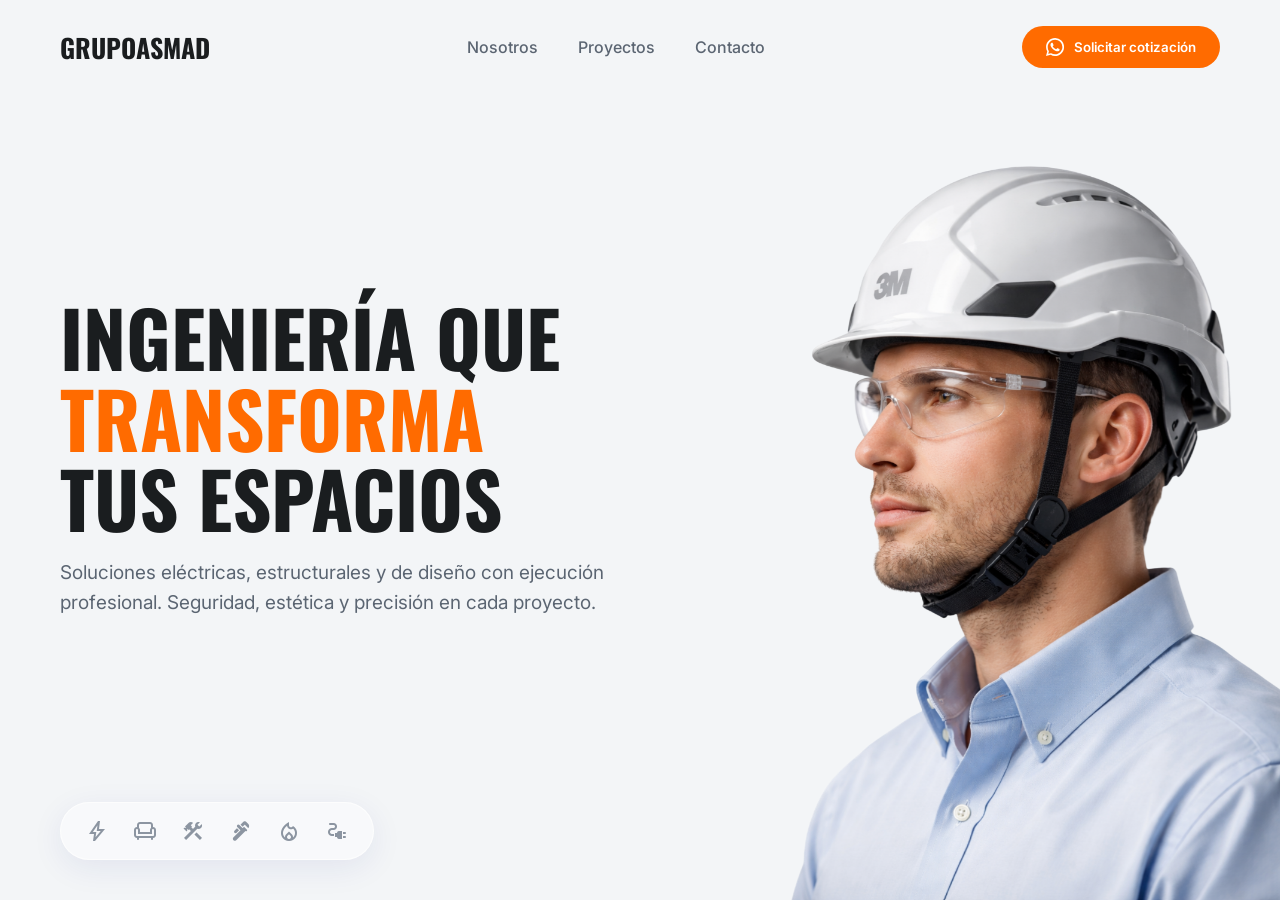
==== index.html @ 00f07e12 "mejoras" ====
<!DOCTYPE html>
<html lang="es">

<head>
  <meta charset="UTF-8" />
  <meta name="viewport" content="width=device-width, initial-scale=1.0" />
  <title>Grupo Asmad</title>
  <link
    href="https://fonts.googleapis.com/css2?family=Oswald:wght@400;600;700&family=Inter:wght@300;400;500&family=Material+Symbols+Outlined"
    rel="stylesheet">
  <link rel="stylesheet" href="css/style.css">
</head>

<body>

  <nav role="navigation" aria-label="Menú principal">
    <div class="logo" id="logo" style="cursor: pointer;" tabindex="0" role="button" aria-label="Volver al inicio">GRUPOASMAD</div>

    <div class="links">
      <a href="#">Nosotros</a>
      <a href="#">Proyectos</a>
      <a href="#">Contacto</a>
    </div>

    <div class="nav-cta">
      <button type="button" aria-label="Solicitar cotización por WhatsApp">
        <!-- WhatsApp SVG CORRECTO -->
        <svg viewBox="0 0 24 24">
          <path
            d="M20.52 3.48A11.8 11.8 0 0012.06 0C5.43 0 .06 5.37.06 12c0 2.12.55 4.2 1.6 6.04L0 24l6.13-1.6A11.93 11.93 0 0012.06 24c6.63 0 12-5.37 12-12 0-3.2-1.25-6.2-3.54-8.52zM12.06 21.8c-1.8 0-3.57-.48-5.1-1.38l-.36-.21-3.64.95.97-3.55-.23-.37A9.78 9.78 0 012.3 12c0-5.39 4.37-9.76 9.76-9.76 2.6 0 5.05 1.01 6.9 2.86A9.7 9.7 0 0121.82 12c0 5.39-4.37 9.8-9.76 9.8zm5.44-7.32c-.3-.15-1.76-.87-2.03-.97-.27-.1-.47-.15-.67.15s-.77.97-.94 1.17c-.17.2-.34.22-.64.07-.3-.15-1.27-.47-2.42-1.5-.9-.8-1.5-1.8-1.67-2.1-.17-.3-.02-.47.13-.62.13-.13.3-.34.45-.5.15-.17.2-.3.3-.5.1-.2.05-.37-.02-.52-.07-.15-.67-1.62-.92-2.22-.24-.58-.49-.5-.67-.5h-.57c-.2 0-.52.07-.8.37-.27.3-1.05 1.02-1.05 2.5 0 1.47 1.08 2.9 1.23 3.1.15.2 2.13 3.25 5.17 4.55.72.3 1.28.48 1.72.62.72.23 1.37.2 1.88.12.57-.08 1.76-.72 2.01-1.42.25-.7.25-1.3.17-1.42-.08-.12-.27-.2-.57-.35z" />
        </svg>
        <span id="cta-text">Solicitar cotización</span>
      </button>
    </div>
  </nav>

  <section class="hero" aria-label="Sección principal">
    <!-- Icono de fondo -->
    <div id="bg-icon" class="material-symbols-outlined" aria-hidden="true"></div>

    <div class="left">
      <div class="content" id="hero-content" aria-live="polite">
        <h1>INGENIERÍA QUE <br><span>TRANSFORMA</span><br> TUS ESPACIOS</h1>
        <p>Soluciones eléctricas, estructurales y de diseño con ejecución profesional. Seguridad, estética y precisión
          en cada proyecto.</p>
      </div>
    </div>

    <div class="right">
      <img src="img/ingeniero-blanco.png" alt="Ingeniero" />
    </div>

    <div class="services-bar" role="group" aria-label="Servicios">
      <div class="service" role="button" tabindex="0" aria-label="Servicio: Instalaciones eléctricas"><span class="material-symbols-outlined" aria-hidden="true">bolt</span><span class="text">Instalaciones
          eléctricas</span></div>
      <div class="service" role="button" tabindex="0" aria-label="Servicio: Muebles de melamina"><span class="material-symbols-outlined" aria-hidden="true">chair</span><span class="text">Muebles de
          melamina</span></div>
      <div class="service" role="button" tabindex="0" aria-label="Servicio: Estructuras metálicas"><span class="material-symbols-outlined" aria-hidden="true">construction</span><span class="text">Estructuras
          metálicas</span></div>
      <div class="service" role="button" tabindex="0" aria-label="Servicio: Instalaciones sanitarias"><span class="material-symbols-outlined" aria-hidden="true">plumbing</span><span class="text">Instalaciones
          sanitarias</span></div>
      <div class="service" role="button" tabindex="0" aria-label="Servicio: Sistemas contra incendio"><span class="material-symbols-outlined" aria-hidden="true">local_fire_department</span><span
          class="text">Sistemas contra incendio</span></div>
      <div class="service" role="button" tabindex="0" aria-label="Servicio: Pozos a tierra"><span class="material-symbols-outlined" aria-hidden="true">electrical_services</span><span class="text">Pozos a
          tierra</span></div>
    </div>

  </section>

  <div id="full-details" class="full-details-screen" aria-modal="true" role="dialog" aria-hidden="true" aria-label="Detalles del servicio">
    <div class="details-container-grid">

      <div class="details-column-text">
        <button type="button" id="close-full-details" class="btn-back" aria-label="Cerrar detalles">
          <span class="material-symbols-outlined" aria-hidden="true">arrow_back</span> Volver
        </button>
        <div id="full-details-text" aria-live="polite">
        </div>
      </div>

      <div class="details-column-gallery">
        <div class="carousel-container" aria-roledescription="carousel" aria-label="Galería de imágenes del proyecto">
          <div id="carousel-track" class="carousel-track" aria-live="polite"></div>

          <button type="button" class="carousel-btn prev" id="carousel-prev" aria-label="Imagen anterior"><span
              class="material-symbols-outlined" aria-hidden="true">chevron_left</span></button>
          <button type="button" class="carousel-btn next" id="carousel-next" aria-label="Siguiente imagen"><span
              class="material-symbols-outlined" aria-hidden="true">chevron_right</span></button>
          <div id="carousel-dots" class="carousel-dots" role="tablist" aria-label="Navegación del carrusel"></div>
        </div>
      </div>

    </div>
  </div>

  <script src="js/main.js"></script>
</body>

</html>
---- css/style.css ----
/* =========================================
   1. VARIABLES & THEMING
   ========================================= */
:root {
  --primary-color: #FF6B00;
  --bg-gradient: linear-gradient(135deg, #f3f5f7 0%, #f3f5f7 100%);
  --text-main: #1A1D1F;
  --text-muted: #5B6572;
}

/* =========================================
   2. RESET & BASE STYLES
   ========================================= */
* {
  margin: 0;
  padding: 0;
  box-sizing: border-box;
}

body {
  font-family: 'Inter', sans-serif;
  color: var(--text-main);
  min-height: 100vh;
  overflow-x: hidden;
  overflow-y: hidden;
  display: flex;
  flex-direction: column;
  background: var(--bg-gradient);
  transition: background 0.8s ease;
}

/* =========================================
   3. TYPOGRAPHY
   ========================================= */
h1,
.logo {
  font-family: 'Oswald', sans-serif;
  text-transform: uppercase;
}

h1 {
  font-size: clamp(46px, 6vw, 86px);
  line-height: 1.05;
  margin-bottom: 20px;
}

h1 span {
  color: var(--primary-color);
  transition: color 0.4s ease;
}

p {
  font-size: 19px;
  color: var(--text-muted);
  max-width: 580px;
  line-height: 1.6;
}

/* =========================================
   4. LAYOUT & STRUCTURE
   ========================================= */
/* --- NAVIGATION --- */
nav {
  display: flex;
  justify-content: space-between;
  align-items: center;
  padding: 26px 60px;
  position: relative;
  z-index: 20;
  animation: fadeUpLoad 1s cubic-bezier(0.25, 0.8, 0.25, 1) forwards;
  will-change: transform, opacity;
}

.logo {
  font-size: 26px;
  font-weight: 700;
  outline: none;
}

.links {
  display: flex;
  gap: 40px;
}

.links a {
  color: var(--text-muted);
  text-decoration: none;
  font-weight: 500;
  transition: color 0.3s ease;
}

.links a:hover {
  color: var(--primary-color);
}

.nav-cta button {
  display: flex;
  align-items: center;
  gap: 10px;
  padding: 12px 24px;
  border: none;
  border-radius: 40px;
  background: var(--primary-color);
  color: #fff;
  font-weight: 600;
  font-family: 'Inter', sans-serif;
  cursor: pointer;
  transition: background 0.4s ease;
}

.nav-cta svg {
  width: 18px;
  height: 18px;
  fill: white;
}

/* --- HERO SECTION --- */
.hero {
  flex-grow: 1;
  display: flex;
  padding: 0 60px;
  position: relative;
  align-items: center;
  transition: transform 0.6s cubic-bezier(0.25, 0.8, 0.25, 1), opacity 0.4s ease;
  width: 100%;
  will-change: transform, opacity;
  transform: translateZ(0);
}

.hero.slide-out {
  transform: translateX(-100vw);
  opacity: 0;
  pointer-events: none;
}

.left {
  width: 60%;
  z-index: 2;
  padding-bottom: 80px;
  min-height: 400px;
  opacity: 0;
  animation: fadeUpLoad 1s cubic-bezier(0.25, 0.8, 0.25, 1) 0.2s forwards;
  will-change: transform, opacity;
}

.content {
  width: 100%;
}

.right {
  position: absolute;
  right: 0;
  bottom: 0;
  height: 100%;
  z-index: 1;
  display: flex;
  align-items: flex-end;
}

.right img {
  height: 85vh;
  max-height: 900px;
  display: block;
  object-fit: contain;
  object-position: bottom right;
  opacity: 0;
  animation: fadeLeftLoad 1.2s cubic-bezier(0.25, 0.8, 0.25, 1) 0.4s forwards;
  will-change: transform, opacity;
}

#bg-icon {
  position: absolute;
  top: 50%;
  left: 55%;
  transform: translate(-50%, -50%);
  font-size: 50vw;
  color: var(--primary-color);
  opacity: 0;
  z-index: 0;
  pointer-events: none;
  transition: opacity 0.6s ease, color 0.6s ease;
  line-height: 0;
  user-select: none;
}

#bg-icon.show {
  opacity: 0.08;
}

/* =========================================
   5. COMPONENTS
   ========================================= */
/* --- SERVICES BAR --- */
.services-bar {
  position: absolute;
  bottom: 40px;
  left: 60px;
  display: flex;
  background: rgba(255, 255, 255, 0.45);
  backdrop-filter: blur(16px);
  -webkit-backdrop-filter: blur(16px);
  border: 1px solid rgba(255, 255, 255, 0.6);
  box-shadow: 0 8px 32px rgba(31, 38, 135, 0.08);
  padding: 8px 12px;
  border-radius: 50px;
  z-index: 10;
  opacity: 0;
  animation: fadeUpLoad 1s cubic-bezier(0.25, 0.8, 0.25, 1) 0.6s forwards;
  will-change: transform, opacity;
}

.service {
  display: flex;
  align-items: center;
  gap: 0;
  padding: 8px 12px;
  border-radius: 40px;
  cursor: pointer;
  color: var(--text-muted);
  transition: all 0.4s cubic-bezier(0.25, 0.8, 0.25, 1);
  outline: none;
}

/* Accessible hover/focus state handling */
.service:hover,
.service:focus-visible {
  background: #ffffff;
  gap: 8px;
  box-shadow: 0 4px 15px rgba(0, 0, 0, 0.05);
}

.service:hover span.text,
.service:focus-visible span.text {
  max-width: 200px;
  opacity: 1;
  color: var(--text-muted);
}

.service.active .material-symbols-outlined,
.service.active span.text {
  color: var(--primary-color);
}

.material-symbols-outlined {
  font-size: 24px;
  color: #8C95A1;
  transition: color 0.3s ease;
}

.service span.text {
  max-width: 0;
  opacity: 0;
  overflow: hidden;
  white-space: nowrap;
  font-size: 14px;
  font-weight: 500;
  transition: max-width 0.4s ease, opacity 0.3s ease;
}

/* --- BUTTONS --- */
.btn-details {
  background: transparent;
  border: 2px solid var(--primary-color);
  color: var(--primary-color);
  padding: 10px 24px;
  border-radius: 40px;
  font-family: 'Inter', sans-serif;
  font-weight: 600;
  font-size: 15px;
  cursor: pointer;
  display: inline-flex;
  align-items: center;
  gap: 8px;
  margin-top: 25px;
  transition: all 0.3s ease;
}

.btn-details:hover {
  background: var(--primary-color);
  color: #fff;
}

/* --- FULL DETAILS SCREEN --- */
.full-details-screen {
  position: absolute;
  top: 0;
  left: 0;
  width: 100%;
  min-height: 100vh;
  background: var(--bg-gradient);
  z-index: 15;
  transform: translateX(100vw);
  transition: transform 0.6s cubic-bezier(0.25, 0.8, 0.25, 1);
  display: flex;
  align-items: flex-start;
  padding: 120px 60px 60px 60px;
  will-change: transform;
}

.full-details-screen.open {
  transform: translateX(0);
}

.btn-back {
  background: transparent;
  border: none;
  cursor: pointer;
  color: var(--text-muted);
  font-family: 'Inter', sans-serif;
  font-size: 16px;
  font-weight: 500;
  display: flex;
  align-items: center;
  gap: 8px;
  margin-bottom: 30px;
  transition: color 0.3s ease;
}

.btn-back:hover {
  color: var(--primary-color);
}

.details-container-grid {
  display: grid;
  grid-template-columns: 1.2fr 1fr;
  gap: 60px;
  width: 100%;
  max-width: 1400px;
  margin: 0 auto;
  align-items: start;
}

.details-column-text h2 {
  font-family: 'Oswald', sans-serif;
  font-size: clamp(36px, 4vw, 52px);
  color: var(--primary-color);
  text-transform: uppercase;
  margin-bottom: 20px;
  line-height: 1.1;
}

.details-column-text p.ext-desc {
  font-size: 17px;
  line-height: 1.7;
  color: var(--text-muted);
  margin-bottom: 30px;
}

.details-column-text h3 {
  font-family: 'Inter', sans-serif;
  font-size: 20px;
  font-weight: 700;
  color: var(--text-main);
  margin-bottom: 15px;
}

.ext-benefits-list {
  list-style: none;
  display: grid;
  gap: 12px;
}

.ext-benefits-list li {
  display: flex;
  align-items: center;
  gap: 10px;
  font-size: 16px;
  color: var(--text-main);
}

.ext-benefits-list .material-symbols-outlined {
  color: var(--primary-color);
  font-size: 22px;
}

/* --- CAROUSEL --- */
.carousel-container {
  position: relative;
  width: 100%;
  border-radius: 20px;
  overflow: hidden;
  box-shadow: 0 20px 40px rgba(0, 0, 0, 0.1);
  background: #fff;
  aspect-ratio: 4 / 3;
}

.carousel-track {
  display: flex;
  width: 100%;
  height: 100%;
  transition: transform 0.5s ease-in-out;
  will-change: transform;
}

.carousel-slide {
  min-width: 100%;
  height: 100%;
  flex-shrink: 0;
}

.carousel-slide img {
  width: 100%;
  height: 100%;
  object-fit: cover;
  display: block;
}

/* Carousel Buttons */
.carousel-btn {
  position: absolute;
  top: 50%;
  transform: translateY(-50%);
  background: rgba(255, 255, 255, 0.8);
  backdrop-filter: blur(4px);
  -webkit-backdrop-filter: blur(4px);
  border: none;
  width: 45px;
  height: 45px;
  border-radius: 50%;
  display: flex;
  align-items: center;
  justify-content: center;
  cursor: pointer;
  color: var(--text-main);
  transition: all 0.3s ease;
  z-index: 5;
}

.carousel-btn:hover:not(:disabled) {
  background: #fff;
  color: var(--primary-color);
}

.carousel-btn:disabled {
  opacity: 0.3;
  cursor: not-allowed;
}

.carousel-btn.prev {
  left: 15px;
}

.carousel-btn.next {
  right: 15px;
}

/* Carousel Pagination Dots */
.carousel-dots {
  position: absolute;
  bottom: 15px;
  left: 50%;
  transform: translateX(-50%);
  display: flex;
  gap: 8px;
  z-index: 5;
}

.carousel-dot {
  width: 10px;
  height: 10px;
  background: rgba(255, 255, 255, 0.5);
  border-radius: 50%;
  border: none;
  cursor: pointer;
  transition: all 0.3s ease;
  padding: 0;
}

.carousel-dot.active {
  background: #fff;
  transform: scale(1.2);
  width: 20px;
  border-radius: 5px;
}

/* =========================================
   6. ANIMATIONS
   ========================================= */
.animate-slide {
  animation: fadeSlideIn 0.5s cubic-bezier(0.25, 0.8, 0.25, 1) forwards;
}

@keyframes fadeSlideIn {
  0% {
    opacity: 0;
    transform: translateX(40px);
  }

  100% {
    opacity: 1;
    transform: translateX(0);
  }
}

@keyframes fadeUpLoad {
  0% {
    opacity: 0;
    transform: translateY(40px);
  }

  100% {
    opacity: 1;
    transform: translateY(0);
  }
}

@keyframes fadeLeftLoad {
  0% {
    opacity: 0;
    transform: translateX(50px);
  }

  100% {
    opacity: 1;
    transform: translateX(0);
  }
}

/* =========================================
   7. RESPONSIVE (MEDIA QUERIES)
   ========================================= */
@media (max-width: 1024px) {
  body {
    overflow-y: auto;
  }

  nav {
    padding: 20px;
    flex-wrap: wrap;
  }

  .links {
    display: none;
  }

  .hero {
    flex-direction: column;
    padding: 20px 20px 0 20px;
    align-items: flex-start;
  }

  .left {
    width: 100%;
    padding-bottom: 20px;
    margin-top: 20px;
    min-height: auto;
  }

  .right {
    position: relative;
    height: auto;
    width: 100%;
    justify-content: center;
  }

  .right img {
    height: auto;
    width: 100%;
    max-width: 450px;
  }

  .services-bar {
    position: relative;
    left: 0;
    bottom: 0;
    margin: 20px auto 40px auto;
    flex-wrap: wrap;
    justify-content: center;
    border-radius: 20px;
  }

  .full-details-screen {
    padding: 100px 20px 40px 20px;
    align-items: start;
  }

  .details-container-grid {
    grid-template-columns: 1fr;
    gap: 40px;
  }

  .details-column-text h2 {
    font-size: 32px;
  }
}
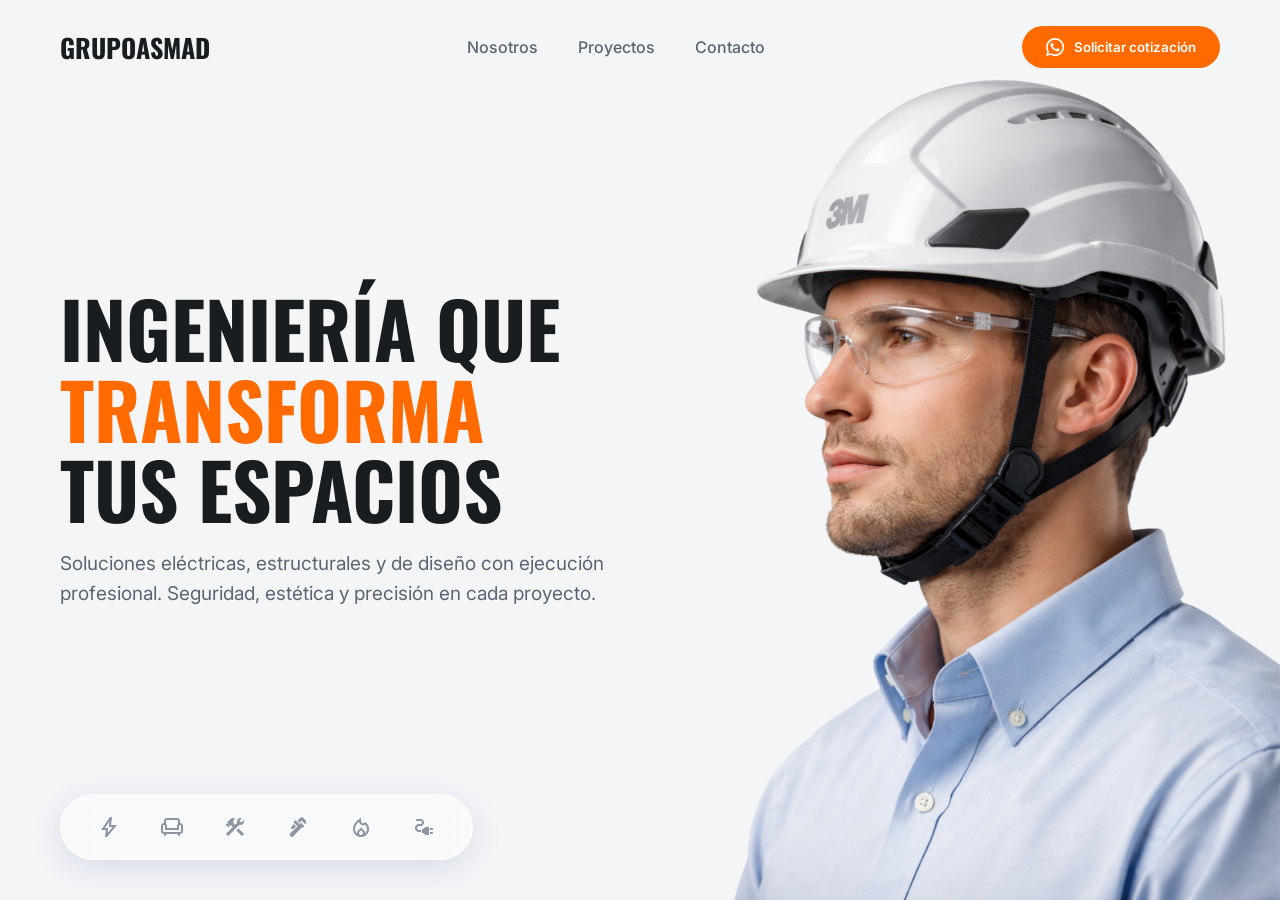
==== commit c59d94f8: "responsive" ====
--- a/index.html
+++ b/index.html
@@ -14,7 +14,8 @@
 <body>
 
   <nav role="navigation" aria-label="Menú principal">
-    <div class="logo" id="logo" style="cursor: pointer;" tabindex="0" role="button" aria-label="Volver al inicio">GRUPOASMAD</div>
+    <div class="logo" id="logo" style="cursor: pointer;" tabindex="0" role="button" aria-label="Volver al inicio">
+      GRUPOASMAD</div>
 
     <div class="links">
       <a href="#">Nosotros</a>
@@ -32,6 +33,9 @@
         <span id="cta-text">Solicitar cotización</span>
       </button>
     </div>
+    <button id="mobile-menu-btn" class="hamburger-btn" aria-label="Menú">
+      <span class="material-symbols-outlined">menu</span>
+    </button>
   </nav>
 
   <section class="hero" aria-label="Sección principal">
@@ -49,25 +53,31 @@
     <div class="right">
       <img src="img/ingeniero-blanco.png" alt="Ingeniero" />
     </div>
-
-    <div class="services-bar" role="group" aria-label="Servicios">
-      <div class="service" role="button" tabindex="0" aria-label="Servicio: Instalaciones eléctricas"><span class="material-symbols-outlined" aria-hidden="true">bolt</span><span class="text">Instalaciones
-          eléctricas</span></div>
-      <div class="service" role="button" tabindex="0" aria-label="Servicio: Muebles de melamina"><span class="material-symbols-outlined" aria-hidden="true">chair</span><span class="text">Muebles de
-          melamina</span></div>
-      <div class="service" role="button" tabindex="0" aria-label="Servicio: Estructuras metálicas"><span class="material-symbols-outlined" aria-hidden="true">construction</span><span class="text">Estructuras
-          metálicas</span></div>
-      <div class="service" role="button" tabindex="0" aria-label="Servicio: Instalaciones sanitarias"><span class="material-symbols-outlined" aria-hidden="true">plumbing</span><span class="text">Instalaciones
-          sanitarias</span></div>
-      <div class="service" role="button" tabindex="0" aria-label="Servicio: Sistemas contra incendio"><span class="material-symbols-outlined" aria-hidden="true">local_fire_department</span><span
-          class="text">Sistemas contra incendio</span></div>
-      <div class="service" role="button" tabindex="0" aria-label="Servicio: Pozos a tierra"><span class="material-symbols-outlined" aria-hidden="true">electrical_services</span><span class="text">Pozos a
-          tierra</span></div>
-    </div>
-
   </section>
 
-  <div id="full-details" class="full-details-screen" aria-modal="true" role="dialog" aria-hidden="true" aria-label="Detalles del servicio">
+  <div class="services-bar" role="group" aria-label="Servicios">
+    <div class="service" role="button" tabindex="0" aria-label="Servicio: Instalaciones eléctricas"><span
+        class="material-symbols-outlined" aria-hidden="true">bolt</span><span class="text">Instalaciones
+        eléctricas</span></div>
+    <div class="service" role="button" tabindex="0" aria-label="Servicio: Muebles de melamina"><span
+        class="material-symbols-outlined" aria-hidden="true">chair</span><span class="text">Muebles de
+        melamina</span></div>
+    <div class="service" role="button" tabindex="0" aria-label="Servicio: Estructuras metálicas"><span
+        class="material-symbols-outlined" aria-hidden="true">construction</span><span class="text">Estructuras
+        metálicas</span></div>
+    <div class="service" role="button" tabindex="0" aria-label="Servicio: Instalaciones sanitarias"><span
+        class="material-symbols-outlined" aria-hidden="true">plumbing</span><span class="text">Instalaciones
+        sanitarias</span></div>
+    <div class="service" role="button" tabindex="0" aria-label="Servicio: Sistemas contra incendio"><span
+        class="material-symbols-outlined" aria-hidden="true">local_fire_department</span><span class="text">Sistemas
+        contra incendio</span></div>
+    <div class="service" role="button" tabindex="0" aria-label="Servicio: Pozos a tierra"><span
+        class="material-symbols-outlined" aria-hidden="true">electrical_services</span><span class="text">Pozos a
+        tierra</span></div>
+  </div>
+
+  <div id="full-details" class="full-details-screen" aria-modal="true" role="dialog" aria-hidden="true"
+    aria-label="Detalles del servicio">
     <div class="details-container-grid">
 
       <div class="details-column-text">
--- a/css/style.css
+++ b/css/style.css
@@ -17,12 +17,14 @@
   box-sizing: border-box;
 }
 
-body {
+body,
+html {
+  width: 100%;
   font-family: 'Inter', sans-serif;
   color: var(--text-main);
   min-height: 100vh;
   overflow-x: hidden;
-  overflow-y: hidden;
+  overflow-y: auto;
   display: flex;
   flex-direction: column;
   background: var(--bg-gradient);
@@ -114,6 +116,20 @@
   fill: white;
 }
 
+/* Botón Hamburguesa oculto en PC */
+.hamburger-btn {
+  display: none;
+  background: transparent;
+  border: none;
+  color: var(--text-main);
+  cursor: pointer;
+  z-index: 100;
+}
+
+.hamburger-btn .material-symbols-outlined {
+  font-size: 32px;
+}
+
 /* --- HERO SECTION --- */
 .hero {
   flex-grow: 1;
@@ -137,7 +153,7 @@
   width: 60%;
   z-index: 2;
   padding-bottom: 80px;
-  min-height: 400px;
+  min-height: 420px;
   opacity: 0;
   animation: fadeUpLoad 1s cubic-bezier(0.25, 0.8, 0.25, 1) 0.2s forwards;
   will-change: transform, opacity;
@@ -149,17 +165,20 @@
 
 .right {
   position: absolute;
+  width: 50%;
   right: 0;
   bottom: 0;
   height: 100%;
   z-index: 1;
   display: flex;
   align-items: flex-end;
+  justify-content: flex-end;
+  pointer-events: none;
 }
 
 .right img {
-  height: 85vh;
-  max-height: 900px;
+  max-height: 95vh;
+  max-width: 100%;
   display: block;
   object-fit: contain;
   object-position: bottom right;
@@ -169,18 +188,19 @@
 }
 
 #bg-icon {
-  position: absolute;
+  position: fixed !important;
   top: 50%;
-  left: 55%;
+  left: 50%;
   transform: translate(-50%, -50%);
-  font-size: 50vw;
+  font-size: 35vw;
   color: var(--primary-color);
   opacity: 0;
   z-index: 0;
   pointer-events: none;
   transition: opacity 0.6s ease, color 0.6s ease;
   line-height: 0;
-  user-select: none;
+  margin: 0;
+  padding: 0;
 }
 
 #bg-icon.show {
@@ -190,23 +210,29 @@
 /* =========================================
    5. COMPONENTS
    ========================================= */
-/* --- SERVICES BAR --- */
 .services-bar {
-  position: absolute;
+  position: fixed;
   bottom: 40px;
   left: 60px;
-  display: flex;
+  /* Alineado a la izquierda */
+  right: auto;
+  /* Anulamos el centrado */
+  margin: 0;
+  /* Anulamos el centrado */
+  width: max-content;
+  padding: 12px 24px;
+  display: flex;
+  justify-content: flex-start;
+  gap: 15px;
+  border-radius: 50px;
+
+  /* Efecto Cristal */
   background: rgba(255, 255, 255, 0.45);
   backdrop-filter: blur(16px);
   -webkit-backdrop-filter: blur(16px);
   border: 1px solid rgba(255, 255, 255, 0.6);
-  box-shadow: 0 8px 32px rgba(31, 38, 135, 0.08);
-  padding: 8px 12px;
-  border-radius: 50px;
-  z-index: 10;
-  opacity: 0;
-  animation: fadeUpLoad 1s cubic-bezier(0.25, 0.8, 0.25, 1) 0.6s forwards;
-  will-change: transform, opacity;
+  box-shadow: 0 8px 32px rgba(31, 38, 135, 0.12);
+  z-index: 50;
 }
 
 .service {
@@ -282,7 +308,7 @@
 
 /* --- FULL DETAILS SCREEN --- */
 .full-details-screen {
-  position: absolute;
+  position: fixed;
   top: 0;
   left: 0;
   width: 100%;
@@ -295,6 +321,7 @@
   align-items: flex-start;
   padding: 120px 60px 60px 60px;
   will-change: transform;
+  overflow-y: auto;
 }
 
 .full-details-screen.open {
@@ -525,48 +552,127 @@
   }
 
   nav {
+    position: absolute;
+    top: 0;
+    left: 0;
+    width: 100%;
     padding: 20px;
     flex-wrap: wrap;
+    z-index: 100;
+    transition: background 0.4s ease, box-shadow 0.4s ease, border-radius 0.4s ease;
   }
 
   .links {
     display: none;
   }
 
+  /* Mostrar botón a la derecha */
+  .hamburger-btn {
+    display: block;
+    order: 2;
+  }
+
+  /* Ocultar elementos por defecto */
+  .links,
+  .nav-cta {
+    display: none;
+    width: 100%;
+    order: 3;
+    flex-direction: column;
+    align-items: center;
+    gap: 20px;
+    margin-top: 20px;
+    padding-bottom: 20px;
+  }
+
+  /* Estilos cuando el menú está abierto */
+  nav.menu-open {
+    background: rgba(255, 255, 255, 0.45);
+    backdrop-filter: blur(16px);
+    -webkit-backdrop-filter: blur(16px);
+    border-bottom: 1px solid rgba(255, 255, 255, 0.6);
+    border-radius: 0 0 24px 24px;
+    box-shadow: 0 10px 40px rgba(31, 38, 135, 0.12);
+  }
+
+  nav.menu-open .links,
+  nav.menu-open .nav-cta {
+    display: flex;
+  }
+
+  nav.menu-open .links,
+  nav.menu-open .nav-cta {
+    display: flex;
+    /* Aplica el efecto de agrandarse y aparecer */
+    animation: menuPop 0.4s cubic-bezier(0.25, 0.8, 0.25, 1) forwards;
+    transform-origin: top center;
+    /* El crecimiento inicia desde el logo hacia abajo */
+  }
+
   .hero {
     flex-direction: column;
-    padding: 20px 20px 0 20px;
+    padding: 90px 20px 60px 20px;
     align-items: flex-start;
+  }
+
+  #bg-icon {
+    bottom: 28%;
+    top: auto;
+    left: 30%;
   }
 
   .left {
     width: 100%;
-    padding-bottom: 20px;
+    padding: 0 20px 120px 20px;
     margin-top: 20px;
     min-height: auto;
   }
 
   .right {
-    position: relative;
-    height: auto;
+    position: absolute;
+    bottom: 0;
+    right: 0;
     width: 100%;
-    justify-content: center;
+    height: 100%;
+    display: flex;
+    align-items: flex-end;
+    justify-content: flex-end;
+    pointer-events: none;
   }
 
   .right img {
     height: auto;
-    width: 100%;
-    max-width: 450px;
+    width: auto;
+    max-width: 90%;
+    max-height: 45vh;
+    object-fit: contain;
+    object-position: bottom right;
+    display: block;
   }
 
   .services-bar {
-    position: relative;
+    bottom: 30px;
     left: 0;
-    bottom: 0;
-    margin: 20px auto 40px auto;
-    flex-wrap: wrap;
-    justify-content: center;
-    border-radius: 20px;
+    right: 0;
+    margin: 0 auto;
+    /* La centra perfectamente en el celular */
+    padding: 8px 16px;
+    gap: 8px;
+    z-index: 9999;
+  }
+
+  .service span.text {
+    display: none !important;
+  }
+
+  .service {
+    padding: 10px;
+    border-radius: 50%;
+    gap: 0;
+  }
+
+  .service .material-symbols-outlined {
+    font-size: 26px;
   }
 
   .full-details-screen {
@@ -582,4 +688,17 @@
   .details-column-text h2 {
     font-size: 32px;
   }
+
+  /* Animación de entrada para el menú móvil */
+  @keyframes menuPop {
+    0% {
+      opacity: 0;
+      transform: scale(0.95) translateY(-15px);
+    }
+
+    100% {
+      opacity: 1;
+      transform: scale(1) translateY(0);
+    }
+  }
 }
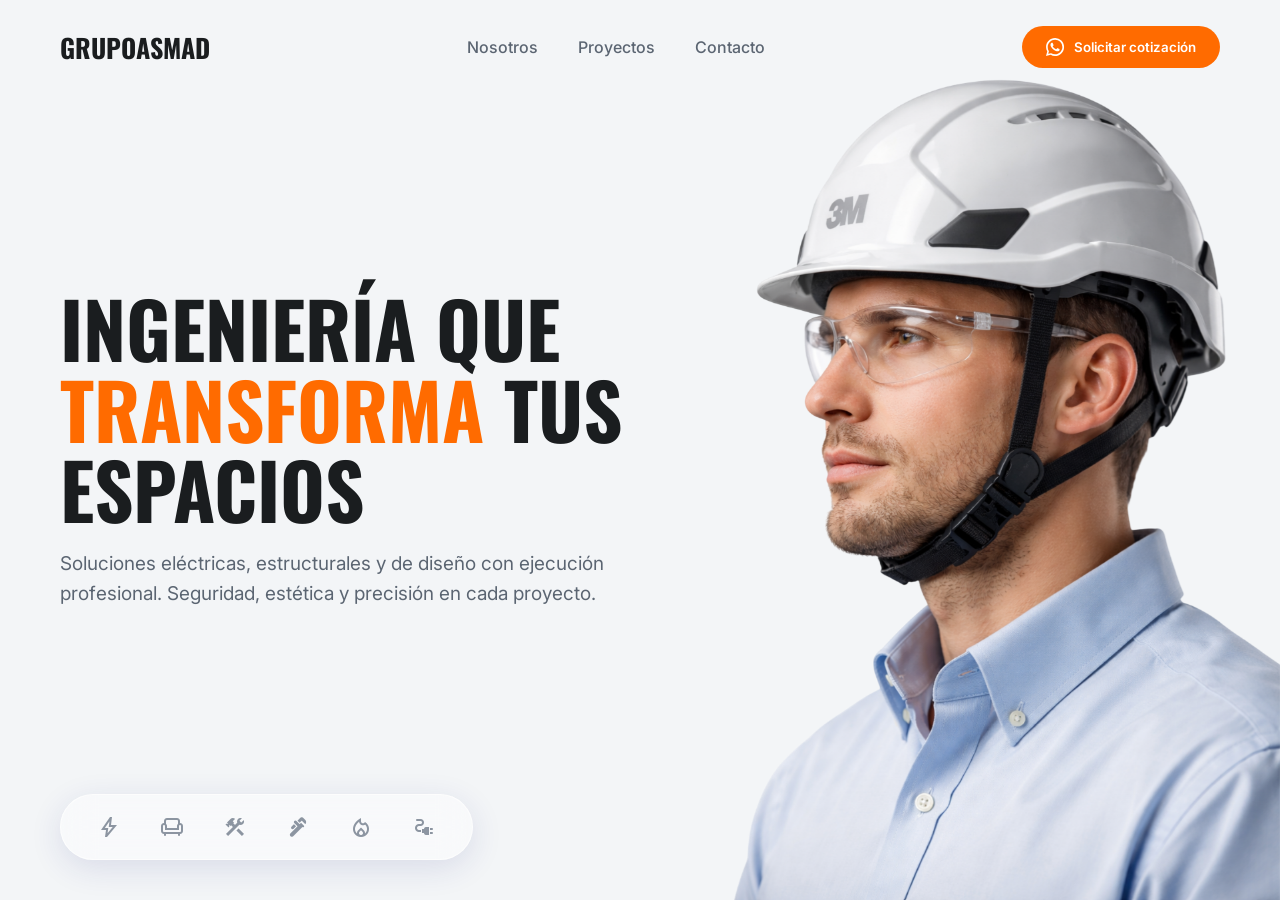
==== commit 06152f30: "responsive" ====
--- a/index.html
+++ b/index.html
@@ -44,7 +44,7 @@
 
     <div class="left">
       <div class="content" id="hero-content" aria-live="polite">
-        <h1>INGENIERÍA QUE <br><span>TRANSFORMA</span><br> TUS ESPACIOS</h1>
+        <h1>INGENIERÍA QUE <span>TRANSFORMA</span> TUS ESPACIOS</h1>
         <p>Soluciones eléctricas, estructurales y de diseño con ejecución profesional. Seguridad, estética y precisión
           en cada proyecto.</p>
       </div>
--- a/css/style.css
+++ b/css/style.css
@@ -68,7 +68,7 @@
   align-items: center;
   padding: 26px 60px;
   position: relative;
-  z-index: 20;
+  z-index: 100;
   animation: fadeUpLoad 1s cubic-bezier(0.25, 0.8, 0.25, 1) forwards;
   will-change: transform, opacity;
 }
@@ -214,25 +214,20 @@
   position: fixed;
   bottom: 40px;
   left: 60px;
-  /* Alineado a la izquierda */
   right: auto;
-  /* Anulamos el centrado */
   margin: 0;
-  /* Anulamos el centrado */
   width: max-content;
   padding: 12px 24px;
   display: flex;
   justify-content: flex-start;
   gap: 15px;
   border-radius: 50px;
-
-  /* Efecto Cristal */
   background: rgba(255, 255, 255, 0.45);
   backdrop-filter: blur(16px);
   -webkit-backdrop-filter: blur(16px);
   border: 1px solid rgba(255, 255, 255, 0.6);
   box-shadow: 0 8px 32px rgba(31, 38, 135, 0.12);
-  z-index: 50;
+  z-index: 30;
 }
 
 .service {
@@ -314,7 +309,7 @@
   width: 100%;
   min-height: 100vh;
   background: var(--bg-gradient);
-  z-index: 15;
+  z-index: 50;
   transform: translateX(100vw);
   transition: transform 0.6s cubic-bezier(0.25, 0.8, 0.25, 1);
   display: flex;
@@ -546,7 +541,7 @@
 /* =========================================
    7. RESPONSIVE (MEDIA QUERIES)
    ========================================= */
-@media (max-width: 1024px) {
+@media (max-width: 768px) {
   body {
     overflow-y: auto;
   }
@@ -623,7 +618,7 @@
 
   .left {
     width: 100%;
-    padding: 0 20px 120px 20px;
+    padding: 0 0 120px 0;
     margin-top: 20px;
     min-height: auto;
   }
@@ -658,7 +653,7 @@
     /* La centra perfectamente en el celular */
     padding: 8px 16px;
     gap: 8px;
-    z-index: 9999;
+    z-index: 30;
   }
 
   .service span.text {
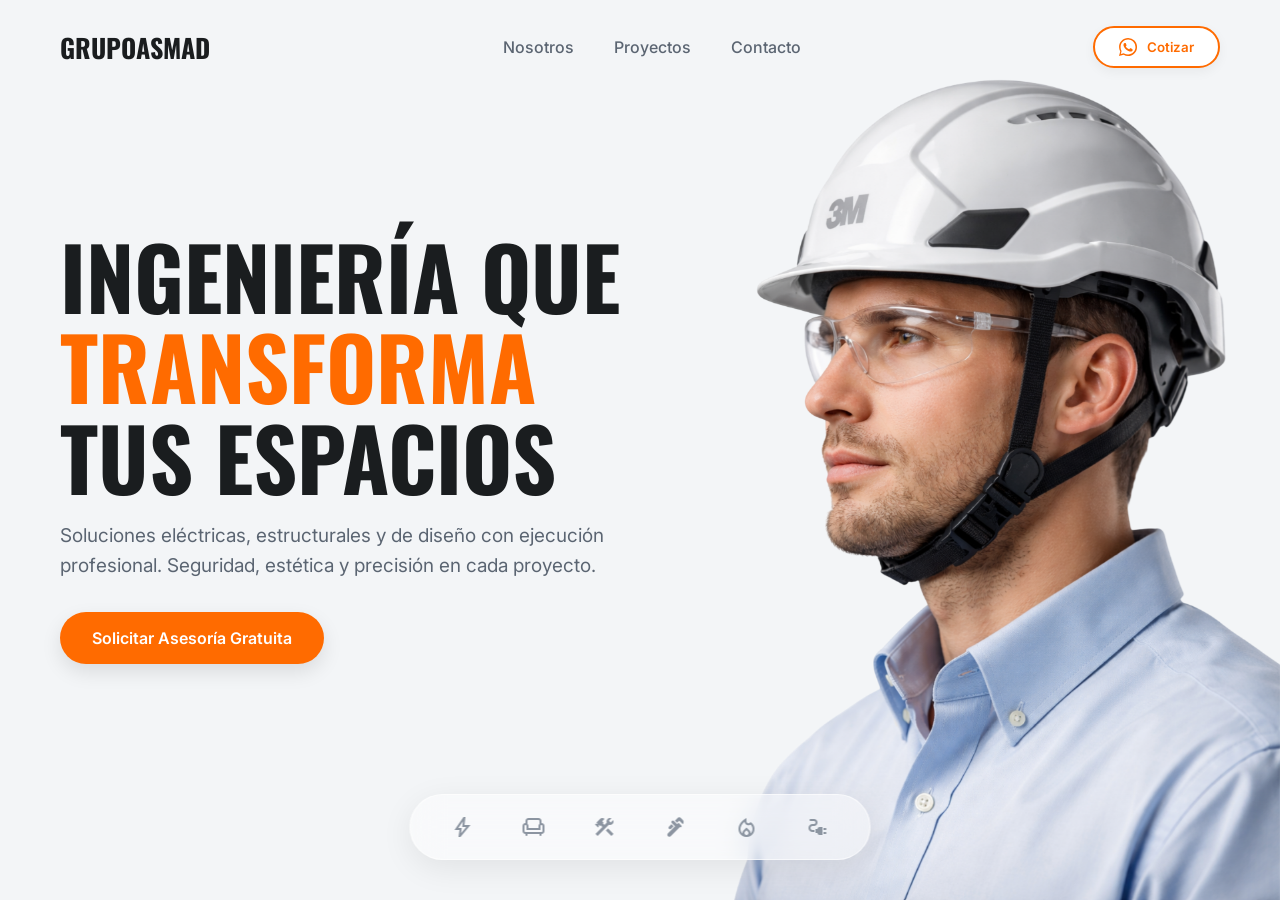
==== commit 1e05f1be: "mejoras visuales en diferentes dispositivos" ====
--- a/index.html
+++ b/index.html
@@ -24,29 +24,31 @@
     </div>
 
     <div class="nav-cta">
-      <button type="button" aria-label="Solicitar cotización por WhatsApp">
-        <!-- WhatsApp SVG CORRECTO -->
-        <svg viewBox="0 0 24 24">
-          <path
-            d="M20.52 3.48A11.8 11.8 0 0012.06 0C5.43 0 .06 5.37.06 12c0 2.12.55 4.2 1.6 6.04L0 24l6.13-1.6A11.93 11.93 0 0012.06 24c6.63 0 12-5.37 12-12 0-3.2-1.25-6.2-3.54-8.52zM12.06 21.8c-1.8 0-3.57-.48-5.1-1.38l-.36-.21-3.64.95.97-3.55-.23-.37A9.78 9.78 0 012.3 12c0-5.39 4.37-9.76 9.76-9.76 2.6 0 5.05 1.01 6.9 2.86A9.7 9.7 0 0121.82 12c0 5.39-4.37 9.8-9.76 9.8zm5.44-7.32c-.3-.15-1.76-.87-2.03-.97-.27-.1-.47-.15-.67.15s-.77.97-.94 1.17c-.17.2-.34.22-.64.07-.3-.15-1.27-.47-2.42-1.5-.9-.8-1.5-1.8-1.67-2.1-.17-.3-.02-.47.13-.62.13-.13.3-.34.45-.5.15-.17.2-.3.3-.5.1-.2.05-.37-.02-.52-.07-.15-.67-1.62-.92-2.22-.24-.58-.49-.5-.67-.5h-.57c-.2 0-.52.07-.8.37-.27.3-1.05 1.02-1.05 2.5 0 1.47 1.08 2.9 1.23 3.1.15.2 2.13 3.25 5.17 4.55.72.3 1.28.48 1.72.62.72.23 1.37.2 1.88.12.57-.08 1.76-.72 2.01-1.42.25-.7.25-1.3.17-1.42-.08-.12-.27-.2-.57-.35z" />
+      <button type="button" class="btn-nav-whatsapp" aria-label="WhatsApp">
+        <svg viewBox="0 0 24 24" width="24" height="24">
+          <path fill="currentColor"
+            d="M20.52 3.48A11.8 11.8 0 0012.06 0C5.43 0 .06 5.37.06 12c0 2.12.55 4.2 1.6 6.04L0 24l6.13-1.6A11.93 11.93 0 0012.06 24c6.63 0 12-5.37 12-12 0-3.22-1.25-6.24-3.54-8.52zM12.06 21.98c-1.87 0-3.7-.5-5.32-1.45l-.38-.22-3.95 1.03 1.05-3.85-.25-.4A9.95 9.95 0 012.13 12c0-5.48 4.46-9.93 9.93-9.93 2.65 0 5.15 1.03 7.03 2.91a9.85 9.85 0 012.9 7.02c0 5.48-4.46 9.93-9.93 9.93zm5.44-7.44c-.3-.15-1.77-.87-2.04-.97-.28-.1-.48-.15-.68.15s-.78.97-.95 1.17-.35.23-.65.08c-.3-.15-1.26-.46-2.4-1.48-.88-.79-1.48-1.76-1.65-2.05-.17-.3-.02-.45.13-.6s.3-.35.45-.52c.15-.17.2-.28.3-.47.1-.2.05-.37-.02-.52-.08-.15-.68-1.63-.93-2.24-.24-.6-.48-.52-.68-.53h-.58c-.2 0-.53.07-.8.37-.28.3-1.07 1.05-1.07 2.56s1.1 2.96 1.25 3.16c.15.2 2.16 3.3 5.23 4.62.73.31 1.3.5 1.74.64.74.23 1.4.2 1.93.12.6-.09 1.77-.72 2.02-1.42.25-.7.25-1.3.17-1.42-.08-.13-.3-.2-.6-.35z" />
         </svg>
-        <span id="cta-text">Solicitar cotización</span>
+        <span class="btn-text">Cotizar</span>
       </button>
     </div>
+
     <button id="mobile-menu-btn" class="hamburger-btn" aria-label="Menú">
       <span class="material-symbols-outlined">menu</span>
     </button>
   </nav>
 
   <section class="hero" aria-label="Sección principal">
-    <!-- Icono de fondo -->
     <div id="bg-icon" class="material-symbols-outlined" aria-hidden="true"></div>
 
     <div class="left">
-      <div class="content" id="hero-content" aria-live="polite">
+      <div id="hero-content" class="content" aria-live="polite">
         <h1>INGENIERÍA QUE <span>TRANSFORMA</span> TUS ESPACIOS</h1>
         <p>Soluciones eléctricas, estructurales y de diseño con ejecución profesional. Seguridad, estética y precisión
           en cada proyecto.</p>
+        <div class="hero-action-container">
+          <a href="#" class="btn-main">Solicitar Asesoría Gratuita</a>
+        </div>
       </div>
     </div>
 
@@ -60,8 +62,8 @@
         class="material-symbols-outlined" aria-hidden="true">bolt</span><span class="text">Instalaciones
         eléctricas</span></div>
     <div class="service" role="button" tabindex="0" aria-label="Servicio: Muebles de melamina"><span
-        class="material-symbols-outlined" aria-hidden="true">chair</span><span class="text">Muebles de
-        melamina</span></div>
+        class="material-symbols-outlined" aria-hidden="true">chair</span><span class="text">Muebles de melamina</span>
+    </div>
     <div class="service" role="button" tabindex="0" aria-label="Servicio: Estructuras metálicas"><span
         class="material-symbols-outlined" aria-hidden="true">construction</span><span class="text">Estructuras
         metálicas</span></div>
@@ -79,19 +81,15 @@
   <div id="full-details" class="full-details-screen" aria-modal="true" role="dialog" aria-hidden="true"
     aria-label="Detalles del servicio">
     <div class="details-container-grid">
-
       <div class="details-column-text">
         <button type="button" id="close-full-details" class="btn-back" aria-label="Cerrar detalles">
           <span class="material-symbols-outlined" aria-hidden="true">arrow_back</span> Volver
         </button>
-        <div id="full-details-text" aria-live="polite">
-        </div>
+        <div id="full-details-text" aria-live="polite"></div>
       </div>
-
       <div class="details-column-gallery">
         <div class="carousel-container" aria-roledescription="carousel" aria-label="Galería de imágenes del proyecto">
           <div id="carousel-track" class="carousel-track" aria-live="polite"></div>
-
           <button type="button" class="carousel-btn prev" id="carousel-prev" aria-label="Imagen anterior"><span
               class="material-symbols-outlined" aria-hidden="true">chevron_left</span></button>
           <button type="button" class="carousel-btn next" id="carousel-next" aria-label="Siguiente imagen"><span
@@ -99,7 +97,6 @@
           <div id="carousel-dots" class="carousel-dots" role="tablist" aria-label="Navegación del carrusel"></div>
         </div>
       </div>
-
     </div>
   </div>
 
--- a/css/style.css
+++ b/css/style.css
@@ -17,6 +17,11 @@
   box-sizing: border-box;
 }
 
+/* Eliminamos el recuadro azul predeterminado de los navegadores */
+*:focus {
+  outline: none !important;
+}
+
 body,
 html {
   width: 100%;
@@ -41,9 +46,10 @@
 }
 
 h1 {
-  font-size: clamp(46px, 6vw, 86px);
+  font-size: clamp(32px, 8vw, 86px);
   line-height: 1.05;
   margin-bottom: 20px;
+  text-wrap: balance;
 }
 
 h1 span {
@@ -54,8 +60,12 @@
 p {
   font-size: 19px;
   color: var(--text-muted);
-  max-width: 580px;
   line-height: 1.6;
+}
+
+.hero .content {
+  max-width: 620px;
+  width: 100%;
 }
 
 /* =========================================
@@ -76,7 +86,6 @@
 .logo {
   font-size: 26px;
   font-weight: 700;
-  outline: none;
 }
 
 .links {
@@ -95,25 +104,36 @@
   color: var(--primary-color);
 }
 
-.nav-cta button {
+/* Navbar CTA (Pill Design) */
+.nav-cta button,
+.btn-nav-whatsapp {
   display: flex;
   align-items: center;
   gap: 10px;
-  padding: 12px 24px;
-  border: none;
-  border-radius: 40px;
-  background: var(--primary-color);
-  color: #fff;
+  padding: 10px 24px;
+  border: 2px solid var(--primary-color);
+  border-radius: 50px;
+  /* Pill */
+  background: white;
+  /* Contenedor blanco solicitado */
+  color: var(--primary-color);
   font-weight: 600;
   font-family: 'Inter', sans-serif;
   cursor: pointer;
-  transition: background 0.4s ease;
+  transition: all 0.3s ease;
+  box-shadow: 0 4px 12px rgba(0, 0, 0, 0.05);
+}
+
+.btn-nav-whatsapp:hover {
+  background: rgba(255, 255, 255, 0.9);
+  transform: translateY(-2px);
+  box-shadow: 0 6px 15px rgba(0, 0, 0, 0.1);
 }
 
 .nav-cta svg {
   width: 18px;
   height: 18px;
-  fill: white;
+  fill: currentColor;
 }
 
 /* Botón Hamburguesa oculto en PC */
@@ -123,20 +143,22 @@
   border: none;
   color: var(--text-main);
   cursor: pointer;
-  z-index: 100;
+  z-index: 110;
 }
 
 .hamburger-btn .material-symbols-outlined {
   font-size: 32px;
 }
 
-/* --- HERO SECTION --- */
+/* --- HERO SECTION (CENTRE VERTICAL) --- */
 .hero {
   flex-grow: 1;
   display: flex;
-  padding: 0 60px;
+  padding: 0 60px 100px 60px;
+  /* Padding inferior para equilibrar la barra */
   position: relative;
   align-items: center;
+  /* Centrado vertical del contenido */
   transition: transform 0.6s cubic-bezier(0.25, 0.8, 0.25, 1), opacity 0.4s ease;
   width: 100%;
   will-change: transform, opacity;
@@ -152,15 +174,10 @@
 .left {
   width: 60%;
   z-index: 2;
-  padding-bottom: 80px;
   min-height: 420px;
   opacity: 0;
   animation: fadeUpLoad 1s cubic-bezier(0.25, 0.8, 0.25, 1) 0.2s forwards;
   will-change: transform, opacity;
-}
-
-.content {
-  width: 100%;
 }
 
 .right {
@@ -199,8 +216,6 @@
   pointer-events: none;
   transition: opacity 0.6s ease, color 0.6s ease;
   line-height: 0;
-  margin: 0;
-  padding: 0;
 }
 
 #bg-icon.show {
@@ -208,58 +223,135 @@
 }
 
 /* =========================================
-   5. COMPONENTS
+   5. BOTONES Y ACCIONES (PILL DESIGN)
+   ========================================= */
+
+.btn-main,
+.btn-ghost,
+.btn-details,
+.btn-back {
+  display: inline-flex;
+  align-items: center;
+  justify-content: center;
+  gap: 10px;
+  padding: 16px 32px;
+  border-radius: 50px;
+  /* Pill */
+  font-family: 'Inter', sans-serif;
+  font-weight: 600;
+  font-size: 16px;
+  cursor: pointer;
+  transition: all 0.3s cubic-bezier(0.25, 0.8, 0.25, 1);
+  border: none;
+  text-decoration: none;
+}
+
+.btn-main {
+  background: var(--primary-color);
+  color: #fff;
+  box-shadow: 0 8px 20px rgba(0, 0, 0, 0.1);
+  /* Sombra Neutra */
+}
+
+.btn-main:hover {
+  transform: translateY(-3px);
+  box-shadow: 0 12px 25px rgba(0, 0, 0, 0.15);
+}
+
+.btn-ghost {
+  background: white;
+  border: 2px solid var(--primary-color);
+  color: var(--primary-color);
+}
+
+.btn-ghost:hover {
+  background: rgba(0, 0, 0, 0.03);
+  transform: translateY(-2px);
+}
+
+.hero-action-container {
+  display: flex;
+  gap: 15px;
+  margin-top: 30px;
+  animation: fadeUpLoad 1s ease 0.4s forwards;
+  opacity: 0;
+}
+
+/* =========================================
+   6. COMPONENTS (SERVICES BAR)
    ========================================= */
 .services-bar {
   position: fixed;
   bottom: 40px;
-  left: 60px;
-  right: auto;
-  margin: 0;
+  left: 50%;
+  transform: translateX(-50%);
+  /* Siempre Centrada */
   width: max-content;
   padding: 12px 24px;
   display: flex;
-  justify-content: flex-start;
+  justify-content: center;
   gap: 15px;
   border-radius: 50px;
   background: rgba(255, 255, 255, 0.45);
   backdrop-filter: blur(16px);
   -webkit-backdrop-filter: blur(16px);
   border: 1px solid rgba(255, 255, 255, 0.6);
-  box-shadow: 0 8px 32px rgba(31, 38, 135, 0.12);
+  box-shadow: 0 8px 32px rgba(0, 0, 0, 0.08);
   z-index: 30;
 }
 
 .service {
   display: flex;
   align-items: center;
-  gap: 0;
-  padding: 8px 12px;
-  border-radius: 40px;
+  padding: 8px 16px;
+  border-radius: 50px;
   cursor: pointer;
   color: var(--text-muted);
-  transition: all 0.4s cubic-bezier(0.25, 0.8, 0.25, 1);
+  transition: all 0.3s ease;
   outline: none;
 }
 
-/* Accessible hover/focus state handling */
-.service:hover,
-.service:focus-visible {
+/* Fondo blanco solicitado para cada opción */
+.service.active {
   background: #ffffff;
-  gap: 8px;
-  box-shadow: 0 4px 15px rgba(0, 0, 0, 0.05);
-}
-
-.service:hover span.text,
-.service:focus-visible span.text {
-  max-width: 200px;
-  opacity: 1;
-  color: var(--text-muted);
-}
-
+  box-shadow: 0 4px 12px rgba(0, 0, 0, 0.08);
+}
+
+.service span.text {
+  max-width: 0;
+  opacity: 0;
+  margin-left: 0;
+  overflow: hidden;
+  white-space: nowrap;
+  font-size: 14px;
+  font-weight: 600;
+  pointer-events: none;
+  /* Delay al cerrar para evitar el salto del ratón */
+  transition:
+    max-width 0.4s cubic-bezier(0.4, 0, 0.2, 1) 0.2s,
+    margin-left 0.4s cubic-bezier(0.4, 0, 0.2, 1) 0.2s,
+    opacity 0.3s ease 0.2s;
+}
+
+@media (hover: hover) and (pointer: fine) {
+  .service:hover {
+    background: #ffffff;
+    box-shadow: 0 4px 12px rgba(0, 0, 0, 0.08);
+  }
+
+  .service:hover span.text {
+    max-width: 250px;
+    margin-left: 10px;
+    opacity: 1;
+    transition-delay: 0s;
+    /* Apertura instantánea */
+  }
+}
+
+.service.active,
 .service.active .material-symbols-outlined,
 .service.active span.text {
-  color: var(--primary-color);
+  color: var(--primary-color) !important;
 }
 
 .material-symbols-outlined {
@@ -268,40 +360,9 @@
   transition: color 0.3s ease;
 }
 
-.service span.text {
-  max-width: 0;
-  opacity: 0;
-  overflow: hidden;
-  white-space: nowrap;
-  font-size: 14px;
-  font-weight: 500;
-  transition: max-width 0.4s ease, opacity 0.3s ease;
-}
-
-/* --- BUTTONS --- */
-.btn-details {
-  background: transparent;
-  border: 2px solid var(--primary-color);
-  color: var(--primary-color);
-  padding: 10px 24px;
-  border-radius: 40px;
-  font-family: 'Inter', sans-serif;
-  font-weight: 600;
-  font-size: 15px;
-  cursor: pointer;
-  display: inline-flex;
-  align-items: center;
-  gap: 8px;
-  margin-top: 25px;
-  transition: all 0.3s ease;
-}
-
-.btn-details:hover {
-  background: var(--primary-color);
-  color: #fff;
-}
-
-/* --- FULL DETAILS SCREEN --- */
+/* =========================================
+   7. FULL DETAILS SCREEN
+   ========================================= */
 .full-details-screen {
   position: fixed;
   top: 0;
@@ -309,7 +370,7 @@
   width: 100%;
   min-height: 100vh;
   background: var(--bg-gradient);
-  z-index: 50;
+  z-index: 200;
   transform: translateX(100vw);
   transition: transform 0.6s cubic-bezier(0.25, 0.8, 0.25, 1);
   display: flex;
@@ -354,7 +415,7 @@
 
 .details-column-text h2 {
   font-family: 'Oswald', sans-serif;
-  font-size: clamp(36px, 4vw, 52px);
+  font-size: clamp(28px, 6vw, 52px);
   color: var(--primary-color);
   text-transform: uppercase;
   margin-bottom: 20px;
@@ -399,7 +460,7 @@
 .carousel-container {
   position: relative;
   width: 100%;
-  border-radius: 20px;
+  border-radius: 30px;
   overflow: hidden;
   box-shadow: 0 20px 40px rgba(0, 0, 0, 0.1);
   background: #fff;
@@ -427,17 +488,15 @@
   display: block;
 }
 
-/* Carousel Buttons */
 .carousel-btn {
   position: absolute;
   top: 50%;
   transform: translateY(-50%);
-  background: rgba(255, 255, 255, 0.8);
+  background: rgba(255, 255, 255, 0.9);
   backdrop-filter: blur(4px);
-  -webkit-backdrop-filter: blur(4px);
   border: none;
-  width: 45px;
-  height: 45px;
+  width: 48px;
+  height: 48px;
   border-radius: 50%;
   display: flex;
   align-items: center;
@@ -466,10 +525,9 @@
   right: 15px;
 }
 
-/* Carousel Pagination Dots */
 .carousel-dots {
   position: absolute;
-  bottom: 15px;
+  bottom: 20px;
   left: 50%;
   transform: translateX(-50%);
   display: flex;
@@ -485,18 +543,16 @@
   border: none;
   cursor: pointer;
   transition: all 0.3s ease;
-  padding: 0;
 }
 
 .carousel-dot.active {
   background: #fff;
-  transform: scale(1.2);
-  width: 20px;
-  border-radius: 5px;
+  width: 22px;
+  border-radius: 10px;
 }
 
 /* =========================================
-   6. ANIMATIONS
+   8. ANIMATIONS
    ========================================= */
 .animate-slide {
   animation: fadeSlideIn 0.5s cubic-bezier(0.25, 0.8, 0.25, 1) forwards;
@@ -505,7 +561,7 @@
 @keyframes fadeSlideIn {
   0% {
     opacity: 0;
-    transform: translateX(40px);
+    transform: translateX(30px);
   }
 
   100% {
@@ -539,161 +595,239 @@
 }
 
 /* =========================================
-   7. RESPONSIVE (MEDIA QUERIES)
+   9. RESPONSIVE (MEDIA QUERIES)
    ========================================= */
+@media (max-width: 1024px) {
+  nav {
+    padding: 26px 40px;
+  }
+
+  .links {
+    gap: 20px;
+  }
+
+  h1 {
+    font-size: clamp(32px, 6vw, 64px);
+  }
+
+  .hero {
+    padding: 0 40px 80px; /* Eliminated top padding since nav is no longer absolute here */
+  }
+
+
+
+  @keyframes menuFadeIn {
+    0% {
+      opacity: 0;
+    }
+
+    100% {
+      opacity: 1;
+    }
+  }
+}
+
 @media (max-width: 768px) {
-  body {
-    overflow-y: auto;
+  h1 {
+    font-size: clamp(32px, 10vw, 56px);
+  }
+
+  #bg-icon {
+    font-size: 55vw;
   }
 
   nav {
+    padding: 20px;
     position: absolute;
+    width: 100%;
+  }
+
+  .links {
+    display: none;
+  }
+
+  .hamburger-btn {
+    display: block;
+    position: relative;
+    z-index: 120;
+  }
+
+  .btn-nav-whatsapp {
+    width: 48px;
+    height: 48px;
+    padding: 0;
+    display: flex;
+    align-items: center;
+    justify-content: center;
+    border-radius: 50%;
+  }
+
+  .nav-cta button,
+  .btn-nav-whatsapp {
+    border-radius: 100%;
+  }
+
+  .btn-nav-whatsapp svg,
+  .nav-cta svg {
+    width: 22px !important;
+    height: 22px !important;
+    min-width: 22px;
+    min-height: 22px;
+    flex-shrink: 0;
+    margin: 0 !important;
+    display: block !important;
+    fill: currentColor !important;
+  }
+
+  .btn-nav-whatsapp .btn-text {
+    display: none;
+  }
+
+  .nav-cta {
+    position: relative;
+    z-index: 120;
+    margin-left: auto;
+    margin-right: 20px;
+  }
+
+  .logo {
+    position: relative;
+    z-index: 120;
+  }
+
+  /* Full screen glassmorphism menu */
+  nav.menu-open .links {
+    display: flex;
+    flex-direction: column;
+    position: fixed;
     top: 0;
     left: 0;
-    width: 100%;
-    padding: 20px;
-    flex-wrap: wrap;
-    z-index: 100;
-    transition: background 0.4s ease, box-shadow 0.4s ease, border-radius 0.4s ease;
-  }
-
-  .links {
-    display: none;
-  }
-
-  /* Mostrar botón a la derecha */
-  .hamburger-btn {
+    width: 100vw;
+    height: 100vh;
+    background: rgba(255, 255, 255, 0.85);
+    backdrop-filter: blur(20px);
+    -webkit-backdrop-filter: blur(20px);
+    z-index: 110;
+    justify-content: center;
+    align-items: center;
+    gap: 40px;
+    animation: menuFadeIn 0.4s forwards;
+    padding: 0;
+  }
+
+  nav.menu-open .links a {
+    font-size: 24px;
     display: block;
-    order: 2;
-  }
-
-  /* Ocultar elementos por defecto */
-  .links,
-  .nav-cta {
-    display: none;
-    width: 100%;
-    order: 3;
-    flex-direction: column;
-    align-items: center;
-    gap: 20px;
-    margin-top: 20px;
-    padding-bottom: 20px;
-  }
-
-  /* Estilos cuando el menú está abierto */
-  nav.menu-open {
-    background: rgba(255, 255, 255, 0.45);
-    backdrop-filter: blur(16px);
-    -webkit-backdrop-filter: blur(16px);
-    border-bottom: 1px solid rgba(255, 255, 255, 0.6);
-    border-radius: 0 0 24px 24px;
-    box-shadow: 0 10px 40px rgba(31, 38, 135, 0.12);
-  }
-
-  nav.menu-open .links,
-  nav.menu-open .nav-cta {
-    display: flex;
-  }
-
-  nav.menu-open .links,
-  nav.menu-open .nav-cta {
-    display: flex;
-    /* Aplica el efecto de agrandarse y aparecer */
-    animation: menuPop 0.4s cubic-bezier(0.25, 0.8, 0.25, 1) forwards;
-    transform-origin: top center;
-    /* El crecimiento inicia desde el logo hacia abajo */
   }
 
   .hero {
     flex-direction: column;
-    padding: 90px 20px 60px 20px;
+    padding: 100px 20px 100px;
     align-items: flex-start;
-  }
-
-  #bg-icon {
-    bottom: 28%;
-    top: auto;
-    left: 30%;
   }
 
   .left {
     width: 100%;
-    padding: 0 0 120px 0;
-    margin-top: 20px;
     min-height: auto;
+    margin-bottom: 40px;
+    z-index: 2;
+  }
+
+  .hero-action-container {
+    flex-direction: column;
+    align-items: flex-start;
+    width: 100%;
   }
 
   .right {
     position: absolute;
+    width: 80%;
+    height: 100%;
+    right: 0;
     bottom: 0;
-    right: 0;
-    width: 100%;
-    height: 100%;
     display: flex;
     align-items: flex-end;
     justify-content: flex-end;
-    pointer-events: none;
+    z-index: 0;
+    opacity: 0.8;
   }
 
   .right img {
-    height: auto;
+    max-height: 55vh;
+    max-width: 100%;
+    object-position: bottom right;
+  }
+
+  .services-bar {
+    bottom: 20px;
     width: auto;
-    max-width: 90%;
-    max-height: 45vh;
-    object-fit: contain;
-    object-position: bottom right;
-    display: block;
-  }
-
-  .services-bar {
-    bottom: 30px;
-    left: 0;
-    right: 0;
-    margin: 0 auto;
-    /* La centra perfectamente en el celular */
-    padding: 8px 16px;
+    padding: 10px 15px;
     gap: 8px;
-    z-index: 30;
   }
 
   .service span.text {
     display: none !important;
-  }
-
-  .service {
-    padding: 10px;
-    border-radius: 50%;
-    gap: 0;
-  }
-
-  .service .material-symbols-outlined {
-    font-size: 26px;
-  }
-
-  .full-details-screen {
-    padding: 100px 20px 40px 20px;
-    align-items: start;
   }
 
   .details-container-grid {
     grid-template-columns: 1fr;
     gap: 40px;
   }
-
-  .details-column-text h2 {
+}
+
+@media (max-width: 480px) {
+  nav {
+    padding: 20px 15px;
+  }
+
+  .logo {
+    font-size: 20px;
+  }
+
+  .services-bar {
+    padding: 8px 12px;
+    gap: 5px;
+    bottom: 15px;
+  }
+
+  .service {
+    padding: 8px 10px;
+  }
+
+  .material-symbols-outlined {
+    font-size: 22px;
+  }
+
+  .hero {
+    padding: 80px 15px 90px;
+  }
+
+  .full-details-screen {
+    padding: 80px 15px 40px 15px;
+  }
+
+  .carousel-btn {
+    width: 36px;
+    height: 36px;
+  }
+}
+
+@media (max-width: 320px) {
+  .logo {
+    font-size: 18px;
+  }
+
+  h1 {
     font-size: 32px;
   }
 
-  /* Animación de entrada para el menú móvil */
-  @keyframes menuPop {
-    0% {
-      opacity: 0;
-      transform: scale(0.95) translateY(-15px);
-    }
-
-    100% {
-      opacity: 1;
-      transform: scale(1) translateY(0);
-    }
+  .btn-nav-whatsapp {
+    padding: 8px;
+    margin-right: 5px;
+  }
+
+  .services-bar {
+    gap: 2px;
+    padding: 6px 8px;
   }
 }
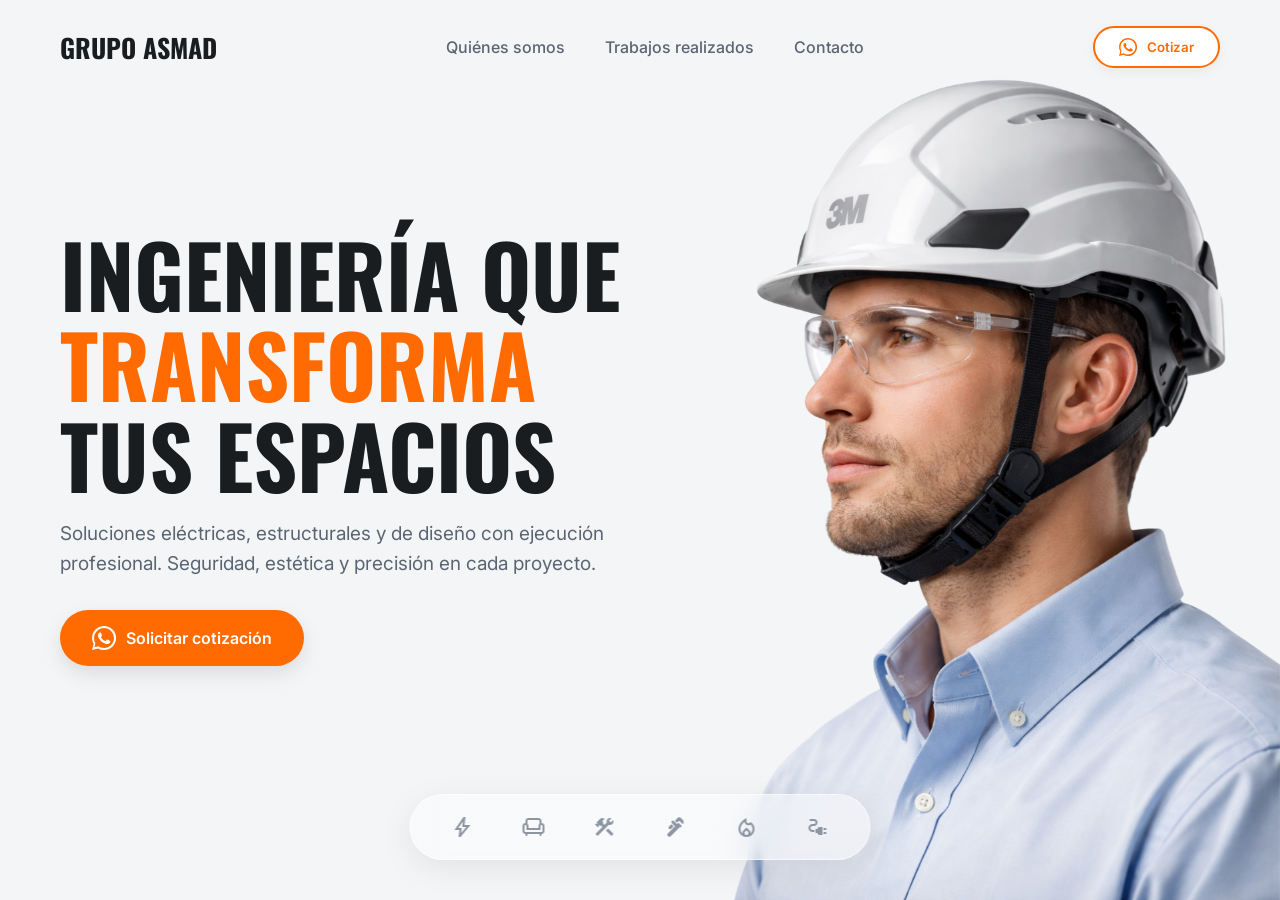
==== commit 7aa3134a: "mejoras visuales" ====
--- a/index.html
+++ b/index.html
@@ -15,11 +15,11 @@
 
   <nav role="navigation" aria-label="Menú principal">
     <div class="logo" id="logo" style="cursor: pointer;" tabindex="0" role="button" aria-label="Volver al inicio">
-      GRUPOASMAD</div>
+      GRUPO ASMAD</div>
 
     <div class="links">
-      <a href="#">Nosotros</a>
-      <a href="#">Proyectos</a>
+      <a href="#">Quiénes somos</a>
+      <a href="#">Trabajos realizados</a>
       <a href="#">Contacto</a>
     </div>
 
@@ -47,7 +47,12 @@
         <p>Soluciones eléctricas, estructurales y de diseño con ejecución profesional. Seguridad, estética y precisión
           en cada proyecto.</p>
         <div class="hero-action-container">
-          <a href="#" class="btn-main">Solicitar Asesoría Gratuita</a>
+          <a href="#" class="btn-main">
+            <svg viewBox="0 0 24 24" width="24" height="24">
+              <path fill="currentColor"
+                d="M20.52 3.48A11.8 11.8 0 0012.06 0C5.43 0 .06 5.37.06 12c0 2.12.55 4.2 1.6 6.04L0 24l6.13-1.6A11.93 11.93 0 0012.06 24c6.63 0 12-5.37 12-12 0-3.22-1.25-6.24-3.54-8.52zM12.06 21.98c-1.87 0-3.7-.5-5.32-1.45l-.38-.22-3.95 1.03 1.05-3.85-.25-.4A9.95 9.95 0 012.13 12c0-5.48 4.46-9.93 9.93-9.93 2.65 0 5.15 1.03 7.03 2.91a9.85 9.85 0 012.9 7.02c0 5.48-4.46 9.93-9.93 9.93zm5.44-7.44c-.3-.15-1.77-.87-2.04-.97-.28-.1-.48-.15-.68.15s-.78.97-.95 1.17-.35.23-.65.08c-.3-.15-1.26-.46-2.4-1.48-.88-.79-1.48-1.76-1.65-2.05-.17-.3-.02-.45.13-.6s.3-.35.45-.52c.15-.17.2-.28.3-.47.1-.2.05-.37-.02-.52-.08-.15-.68-1.63-.93-2.24-.24-.6-.48-.52-.68-.53h-.58c-.2 0-.53.07-.8.37-.28.3-1.07 1.05-1.07 2.56s1.1 2.96 1.25 3.16c.15.2 2.16 3.3 5.23 4.62.73.31 1.3.5 1.74.64.74.23 1.4.2 1.93.12.6-.09 1.77-.72 2.02-1.42.25-.7.25-1.3.17-1.42-.08-.13-.3-.2-.6-.35z" />
+            </svg>
+            Solicitar cotización</a>
         </div>
       </div>
     </div>
--- a/css/style.css
+++ b/css/style.css
@@ -17,7 +17,6 @@
   box-sizing: border-box;
 }
 
-/* Eliminamos el recuadro azul predeterminado de los navegadores */
 *:focus {
   outline: none !important;
 }
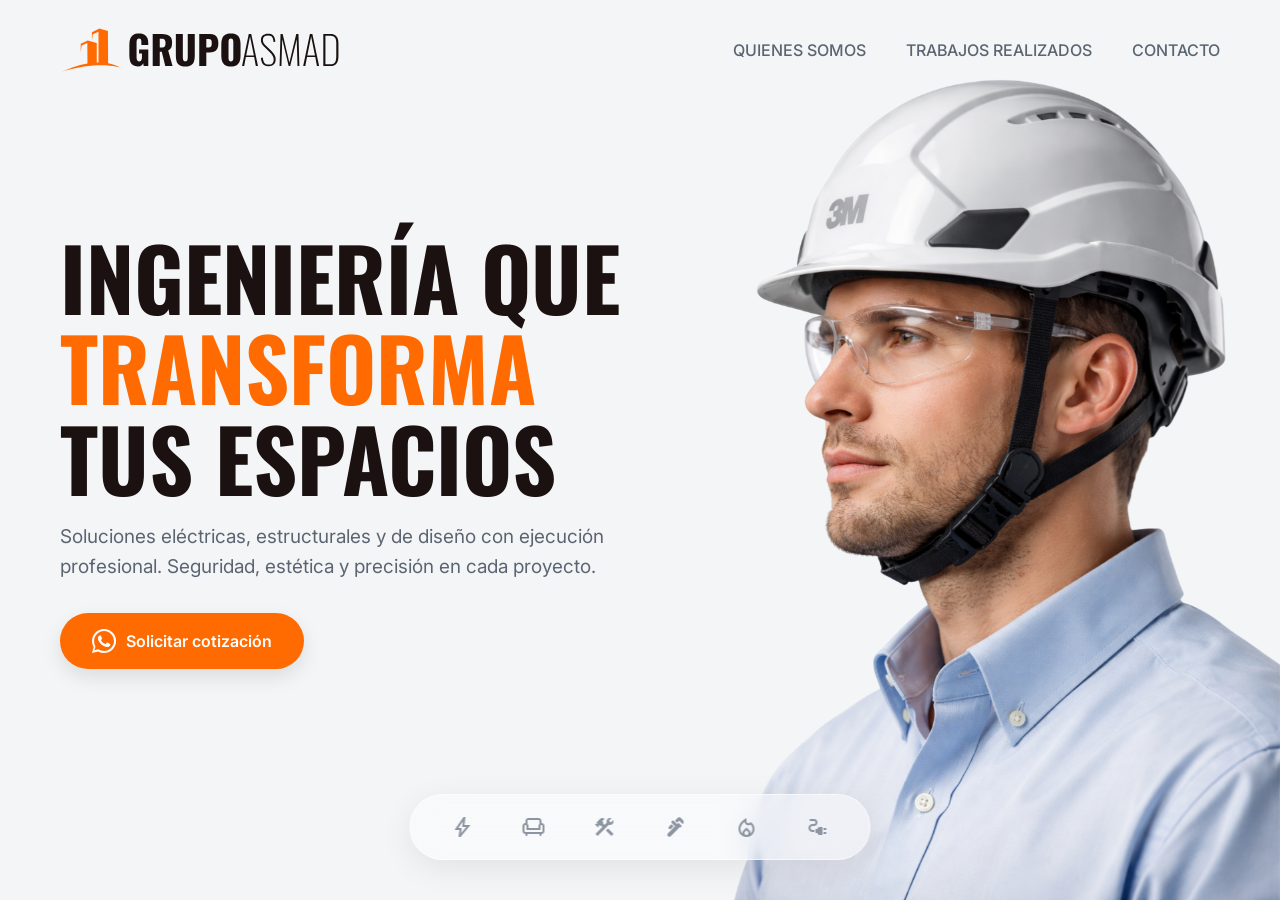
==== commit 77f925e6: "mejoras visuales" ====
--- a/index.html
+++ b/index.html
@@ -15,22 +15,13 @@
 
   <nav role="navigation" aria-label="Menú principal">
     <div class="logo" id="logo" style="cursor: pointer;" tabindex="0" role="button" aria-label="Volver al inicio">
-      GRUPO ASMAD</div>
+      <img src="img/logo-h.svg" alt="Grupo Asmad" />
+    </div>
 
     <div class="links">
-      <a href="#">Quiénes somos</a>
-      <a href="#">Trabajos realizados</a>
-      <a href="#">Contacto</a>
-    </div>
-
-    <div class="nav-cta">
-      <button type="button" class="btn-nav-whatsapp" aria-label="WhatsApp">
-        <svg viewBox="0 0 24 24" width="24" height="24">
-          <path fill="currentColor"
-            d="M20.52 3.48A11.8 11.8 0 0012.06 0C5.43 0 .06 5.37.06 12c0 2.12.55 4.2 1.6 6.04L0 24l6.13-1.6A11.93 11.93 0 0012.06 24c6.63 0 12-5.37 12-12 0-3.22-1.25-6.24-3.54-8.52zM12.06 21.98c-1.87 0-3.7-.5-5.32-1.45l-.38-.22-3.95 1.03 1.05-3.85-.25-.4A9.95 9.95 0 012.13 12c0-5.48 4.46-9.93 9.93-9.93 2.65 0 5.15 1.03 7.03 2.91a9.85 9.85 0 012.9 7.02c0 5.48-4.46 9.93-9.93 9.93zm5.44-7.44c-.3-.15-1.77-.87-2.04-.97-.28-.1-.48-.15-.68.15s-.78.97-.95 1.17-.35.23-.65.08c-.3-.15-1.26-.46-2.4-1.48-.88-.79-1.48-1.76-1.65-2.05-.17-.3-.02-.45.13-.6s.3-.35.45-.52c.15-.17.2-.28.3-.47.1-.2.05-.37-.02-.52-.08-.15-.68-1.63-.93-2.24-.24-.6-.48-.52-.68-.53h-.58c-.2 0-.53.07-.8.37-.28.3-1.07 1.05-1.07 2.56s1.1 2.96 1.25 3.16c.15.2 2.16 3.3 5.23 4.62.73.31 1.3.5 1.74.64.74.23 1.4.2 1.93.12.6-.09 1.77-.72 2.02-1.42.25-.7.25-1.3.17-1.42-.08-.13-.3-.2-.6-.35z" />
-        </svg>
-        <span class="btn-text">Cotizar</span>
-      </button>
+      <a href="nosotros.html">QUIENES SOMOS</a>
+      <a href="proyectos.html">TRABAJOS REALIZADOS</a>
+      <a href="contacto.html">CONTACTO</a>
     </div>
 
     <button id="mobile-menu-btn" class="hamburger-btn" aria-label="Menú">
@@ -87,9 +78,6 @@
     aria-label="Detalles del servicio">
     <div class="details-container-grid">
       <div class="details-column-text">
-        <button type="button" id="close-full-details" class="btn-back" aria-label="Cerrar detalles">
-          <span class="material-symbols-outlined" aria-hidden="true">arrow_back</span> Volver
-        </button>
         <div id="full-details-text" aria-live="polite"></div>
       </div>
       <div class="details-column-gallery">
@@ -105,6 +93,10 @@
     </div>
   </div>
 
+  <button type="button" id="close-full-details" class="btn-back" aria-label="Cerrar detalles">
+    <span class="material-symbols-outlined" aria-hidden="true">arrow_back</span> Volver
+  </button>
+
   <script src="js/main.js"></script>
 </body>
 
--- a/css/style.css
+++ b/css/style.css
@@ -4,7 +4,7 @@
 :root {
   --primary-color: #FF6B00;
   --bg-gradient: linear-gradient(135deg, #f3f5f7 0%, #f3f5f7 100%);
-  --text-main: #1A1D1F;
+  --text-main: #1a1110;
   --text-muted: #5B6572;
 }
 
@@ -38,8 +38,7 @@
 /* =========================================
    3. TYPOGRAPHY
    ========================================= */
-h1,
-.logo {
+h1 {
   font-family: 'Oswald', sans-serif;
   text-transform: uppercase;
 }
@@ -77,14 +76,22 @@
   align-items: center;
   padding: 26px 60px;
   position: relative;
-  z-index: 100;
+  z-index: 300;
   animation: fadeUpLoad 1s cubic-bezier(0.25, 0.8, 0.25, 1) forwards;
   will-change: transform, opacity;
 }
 
 .logo {
-  font-size: 26px;
-  font-weight: 700;
+  display: flex;
+  align-items: center;
+  height: 48px;
+  /* Espacio reservado para el logo */
+}
+
+.logo img {
+  height: 100%;
+  width: auto;
+  display: block;
 }
 
 .links {
@@ -101,38 +108,6 @@
 
 .links a:hover {
   color: var(--primary-color);
-}
-
-/* Navbar CTA (Pill Design) */
-.nav-cta button,
-.btn-nav-whatsapp {
-  display: flex;
-  align-items: center;
-  gap: 10px;
-  padding: 10px 24px;
-  border: 2px solid var(--primary-color);
-  border-radius: 50px;
-  /* Pill */
-  background: white;
-  /* Contenedor blanco solicitado */
-  color: var(--primary-color);
-  font-weight: 600;
-  font-family: 'Inter', sans-serif;
-  cursor: pointer;
-  transition: all 0.3s ease;
-  box-shadow: 0 4px 12px rgba(0, 0, 0, 0.05);
-}
-
-.btn-nav-whatsapp:hover {
-  background: rgba(255, 255, 255, 0.9);
-  transform: translateY(-2px);
-  box-shadow: 0 6px 15px rgba(0, 0, 0, 0.1);
-}
-
-.nav-cta svg {
-  width: 18px;
-  height: 18px;
-  fill: currentColor;
 }
 
 /* Botón Hamburguesa oculto en PC */
@@ -367,14 +342,16 @@
   top: 0;
   left: 0;
   width: 100%;
-  min-height: 100vh;
+  height: 100vh;
+  /* fallback */
+  height: 100dvh;
   background: var(--bg-gradient);
   z-index: 200;
   transform: translateX(100vw);
   transition: transform 0.6s cubic-bezier(0.25, 0.8, 0.25, 1);
   display: flex;
   align-items: flex-start;
-  padding: 120px 60px 60px 60px;
+  padding: 120px 60px 100px 60px;
   will-change: transform;
   overflow-y: auto;
 }
@@ -384,22 +361,55 @@
 }
 
 .btn-back {
-  background: transparent;
-  border: none;
+  position: fixed;
+  bottom: 36px;
+  left: 50%;
+  transform: translateX(-50%);
+  z-index: 210;
+  display: inline-flex;
+  align-items: center;
+  gap: 10px;
+  padding: 12px 28px;
+  border-radius: 50px;
+  border: 1px solid rgba(255, 255, 255, 0.6);
+  background: rgba(255, 255, 255, 0.45);
+  backdrop-filter: blur(16px);
+  -webkit-backdrop-filter: blur(16px);
+  box-shadow: 0 8px 32px rgba(0, 0, 0, 0.08);
   cursor: pointer;
   color: var(--text-muted);
   font-family: 'Inter', sans-serif;
   font-size: 16px;
-  font-weight: 500;
-  display: flex;
-  align-items: center;
-  gap: 8px;
-  margin-bottom: 30px;
-  transition: color 0.3s ease;
+  font-weight: 600;
+  white-space: nowrap;
+  transition: color 0.3s ease, box-shadow 0.3s ease, background 0.3s ease, opacity 0.4s ease;
+  /* Oculto cuando la pantalla de detalles está cerrada */
+  display: none;
+}
+
+/* Visible sólo cuando el panel full-details está abierto */
+.full-details-screen.open+.btn-back {
+  display: inline-flex;
+  pointer-events: auto;
+  animation: btnBackFadeUp 0.5s cubic-bezier(0.25, 0.8, 0.25, 1) 1.2s both;
+}
+
+@keyframes btnBackFadeUp {
+  from {
+    opacity: 0;
+    transform: translateX(-50%) translateY(16px);
+  }
+
+  to {
+    opacity: 1;
+    transform: translateX(-50%) translateY(0);
+  }
 }
 
 .btn-back:hover {
   color: var(--primary-color);
+  background: rgba(255, 255, 255, 0.7);
+  box-shadow: 0 12px 36px rgba(0, 0, 0, 0.12);
 }
 
 .details-container-grid {
@@ -467,23 +477,32 @@
 }
 
 .carousel-track {
-  display: flex;
+  position: relative;
   width: 100%;
   height: 100%;
-  transition: transform 0.5s ease-in-out;
-  will-change: transform;
 }
 
 .carousel-slide {
-  min-width: 100%;
-  height: 100%;
-  flex-shrink: 0;
+  position: absolute;
+  inset: 0;
+  display: flex;
+  align-items: center;
+  justify-content: center;
+  opacity: 0;
+  transition: opacity 0.4s ease;
+  pointer-events: none;
+}
+
+.carousel-slide.active {
+  opacity: 1;
+  pointer-events: auto;
 }
 
 .carousel-slide img {
   width: 100%;
   height: 100%;
-  object-fit: cover;
+  object-fit: contain;
+  object-position: center center;
   display: block;
 }
 
@@ -610,7 +629,8 @@
   }
 
   .hero {
-    padding: 0 40px 80px; /* Eliminated top padding since nav is no longer absolute here */
+    padding: 0 40px 80px;
+    /* Eliminated top padding since nav is no longer absolute here */
   }
 
 
@@ -637,8 +657,16 @@
 
   nav {
     padding: 20px;
-    position: absolute;
+    position: fixed;
+    top: 0;
+    left: 0;
+    z-index: 300;
     width: 100%;
+    background: rgba(255, 255, 255, 0.45);
+    backdrop-filter: blur(16px);
+    -webkit-backdrop-filter: blur(16px);
+    border-bottom: 1px solid rgba(255, 255, 255, 0.6);
+    box-shadow: 0 8px 32px rgba(0, 0, 0, 0.08);
   }
 
   .links {
@@ -651,47 +679,11 @@
     z-index: 120;
   }
 
-  .btn-nav-whatsapp {
-    width: 48px;
-    height: 48px;
-    padding: 0;
-    display: flex;
-    align-items: center;
-    justify-content: center;
-    border-radius: 50%;
-  }
-
-  .nav-cta button,
-  .btn-nav-whatsapp {
-    border-radius: 100%;
-  }
-
-  .btn-nav-whatsapp svg,
-  .nav-cta svg {
-    width: 22px !important;
-    height: 22px !important;
-    min-width: 22px;
-    min-height: 22px;
-    flex-shrink: 0;
-    margin: 0 !important;
-    display: block !important;
-    fill: currentColor !important;
-  }
-
-  .btn-nav-whatsapp .btn-text {
-    display: none;
-  }
-
-  .nav-cta {
-    position: relative;
-    z-index: 120;
-    margin-left: auto;
-    margin-right: 20px;
-  }
-
   .logo {
     position: relative;
     z-index: 120;
+    height: 40px;
+    /* Un poco más pequeño en Tablet */
   }
 
   /* Full screen glassmorphism menu */
@@ -703,7 +695,7 @@
     left: 0;
     width: 100vw;
     height: 100vh;
-    background: rgba(255, 255, 255, 0.85);
+    background: rgba(255, 255, 255, 0.95);
     backdrop-filter: blur(20px);
     -webkit-backdrop-filter: blur(20px);
     z-index: 110;
@@ -721,7 +713,7 @@
 
   .hero {
     flex-direction: column;
-    padding: 100px 20px 100px;
+    padding: 140px 20px 100px;
     align-items: flex-start;
   }
 
@@ -772,6 +764,10 @@
     grid-template-columns: 1fr;
     gap: 40px;
   }
+
+  .full-details-screen {
+    padding: 140px 40px 60px 40px;
+  }
 }
 
 @media (max-width: 480px) {
@@ -780,7 +776,8 @@
   }
 
   .logo {
-    font-size: 20px;
+    height: 34px;
+    /* Más pequeño en móviles */
   }
 
   .services-bar {
@@ -798,11 +795,11 @@
   }
 
   .hero {
-    padding: 80px 15px 90px;
+    padding: 120px 15px 90px;
   }
 
   .full-details-screen {
-    padding: 80px 15px 40px 15px;
+    padding: 120px 15px 40px 15px;
   }
 
   .carousel-btn {
@@ -813,7 +810,8 @@
 
 @media (max-width: 320px) {
   .logo {
-    font-size: 18px;
+    height: 30px;
+    /* Pantallas extra pequeñas */
   }
 
   h1 {
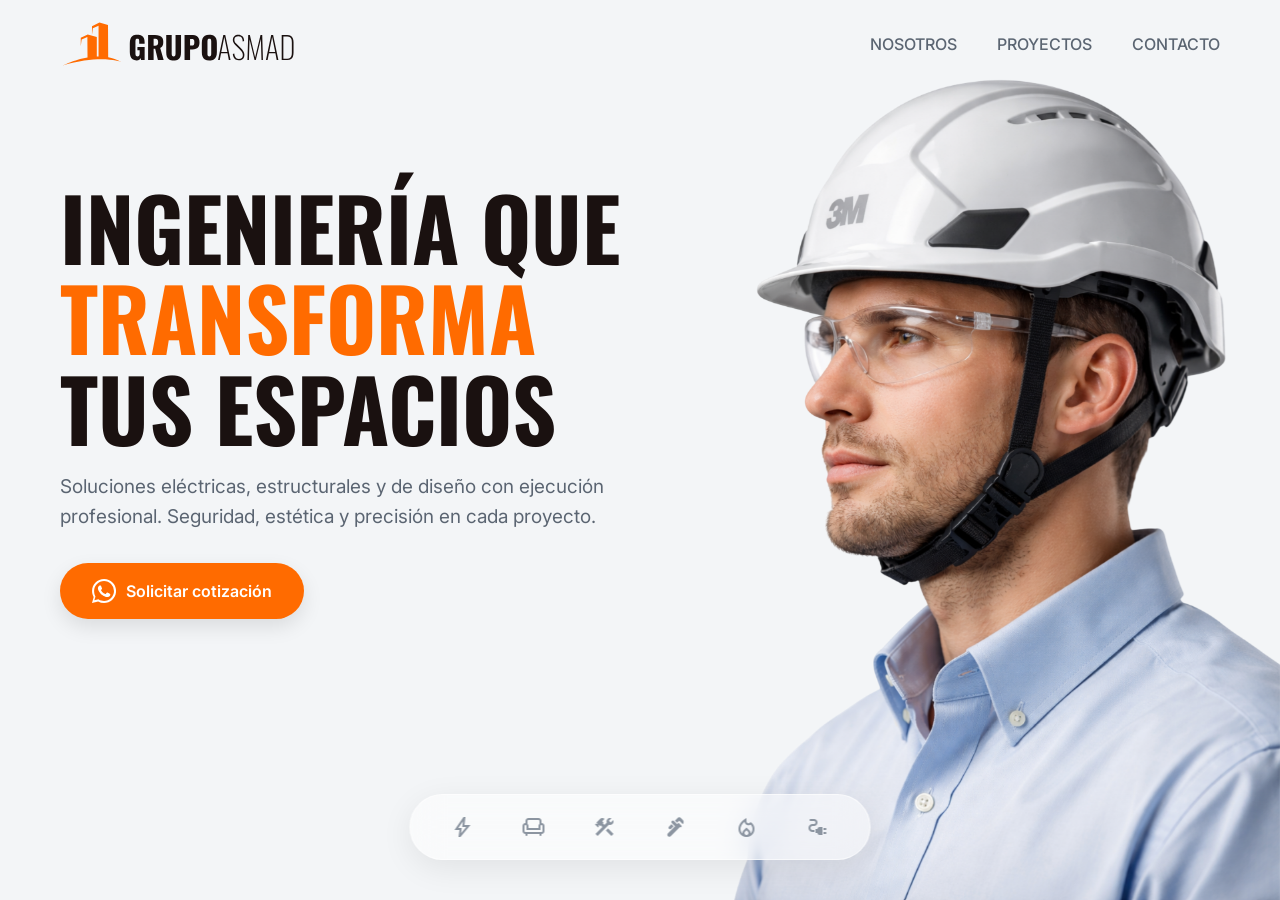
==== commit ba17a34a: "Nuevas páginas" ====
--- a/index.html
+++ b/index.html
@@ -19,8 +19,8 @@
     </div>
 
     <div class="links">
-      <a href="nosotros.html">QUIENES SOMOS</a>
-      <a href="proyectos.html">TRABAJOS REALIZADOS</a>
+      <a href="nosotros.html">NOSOTROS</a>
+      <a href="proyectos.html">PROYECTOS</a>
       <a href="contacto.html">CONTACTO</a>
     </div>
 
--- a/css/style.css
+++ b/css/style.css
@@ -6,6 +6,10 @@
   --bg-gradient: linear-gradient(135deg, #f3f5f7 0%, #f3f5f7 100%);
   --text-main: #1a1110;
   --text-muted: #5B6572;
+  --glass-bg: rgba(255, 255, 255, 0.5);
+  --glass-border: 1px solid rgba(255, 255, 255, 0.6);
+  --glass-blur: 16px;
+  --glass-shadow: 0 8px 32px rgba(0, 0, 0, 0.08);
 }
 
 /* =========================================
@@ -74,9 +78,17 @@
   display: flex;
   justify-content: space-between;
   align-items: center;
-  padding: 26px 60px;
-  position: relative;
+  padding: 20px 60px;
+  position: fixed;
+  top: 0;
+  left: 0;
+  width: 100%;
   z-index: 300;
+  background: transparent;
+  backdrop-filter: none;
+  -webkit-backdrop-filter: none;
+  border-bottom: none;
+  box-shadow: none;
   animation: fadeUpLoad 1s cubic-bezier(0.25, 0.8, 0.25, 1) forwards;
   will-change: transform, opacity;
 }
@@ -266,11 +278,11 @@
   justify-content: center;
   gap: 15px;
   border-radius: 50px;
-  background: rgba(255, 255, 255, 0.45);
-  backdrop-filter: blur(16px);
-  -webkit-backdrop-filter: blur(16px);
-  border: 1px solid rgba(255, 255, 255, 0.6);
-  box-shadow: 0 8px 32px rgba(0, 0, 0, 0.08);
+  background: var(--glass-bg);
+  backdrop-filter: blur(var(--glass-blur));
+  -webkit-backdrop-filter: blur(var(--glass-blur));
+  border: var(--glass-border);
+  box-shadow: var(--glass-shadow);
   z-index: 30;
 }
 
@@ -371,11 +383,11 @@
   gap: 10px;
   padding: 12px 28px;
   border-radius: 50px;
-  border: 1px solid rgba(255, 255, 255, 0.6);
-  background: rgba(255, 255, 255, 0.45);
-  backdrop-filter: blur(16px);
-  -webkit-backdrop-filter: blur(16px);
-  box-shadow: 0 8px 32px rgba(0, 0, 0, 0.08);
+  border: var(--glass-border);
+  background: var(--glass-bg);
+  backdrop-filter: blur(var(--glass-blur));
+  -webkit-backdrop-filter: blur(var(--glass-blur));
+  box-shadow: var(--glass-shadow);
   cursor: pointer;
   color: var(--text-muted);
   font-family: 'Inter', sans-serif;
@@ -657,16 +669,12 @@
 
   nav {
     padding: 20px;
-    position: fixed;
-    top: 0;
-    left: 0;
-    z-index: 300;
-    width: 100%;
-    background: rgba(255, 255, 255, 0.45);
-    backdrop-filter: blur(16px);
-    -webkit-backdrop-filter: blur(16px);
-    border-bottom: 1px solid rgba(255, 255, 255, 0.6);
-    box-shadow: 0 8px 32px rgba(0, 0, 0, 0.08);
+    background: var(--glass-bg);
+    backdrop-filter: blur(var(--glass-blur));
+    -webkit-backdrop-filter: blur(var(--glass-blur));
+    border-bottom: var(--glass-border);
+    box-shadow: var(--glass-shadow);
+    transition: background 0.3s ease;
   }
 
   .links {
@@ -695,9 +703,9 @@
     left: 0;
     width: 100vw;
     height: 100vh;
-    background: rgba(255, 255, 255, 0.95);
-    backdrop-filter: blur(20px);
-    -webkit-backdrop-filter: blur(20px);
+    background: var(--glass-bg);
+    backdrop-filter: blur(25px);
+    -webkit-backdrop-filter: blur(25px);
     z-index: 110;
     justify-content: center;
     align-items: center;
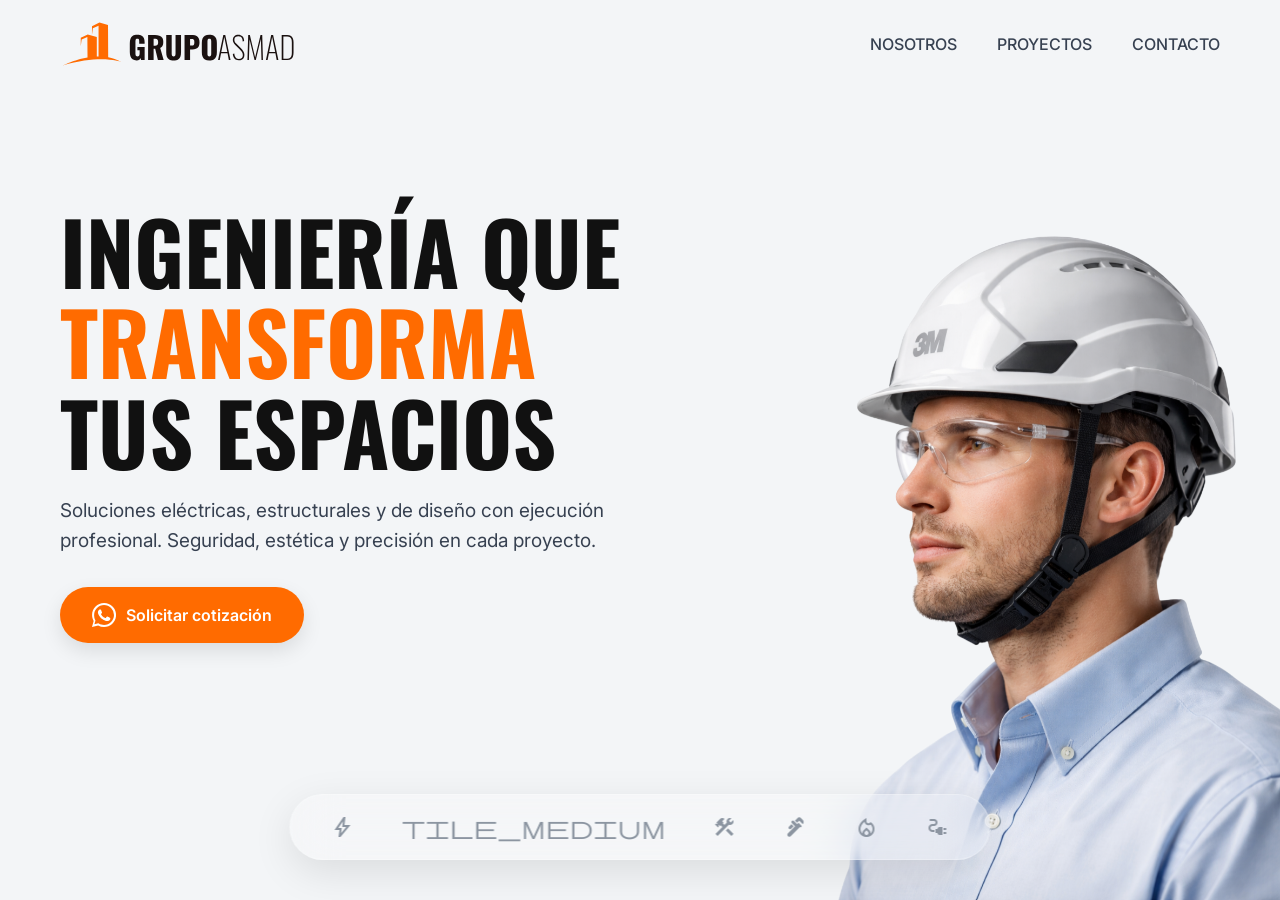
==== commit af68a863: "m-v" ====
--- a/index.html
+++ b/index.html
@@ -58,7 +58,7 @@
         class="material-symbols-outlined" aria-hidden="true">bolt</span><span class="text">Instalaciones
         eléctricas</span></div>
     <div class="service" role="button" tabindex="0" aria-label="Servicio: Muebles de melamina"><span
-        class="material-symbols-outlined" aria-hidden="true">chair</span><span class="text">Muebles de melamina</span>
+        class="material-symbols-outlined" aria-hidden="true">tile_medium</span><span class="text">Muebles de melamina</span>
     </div>
     <div class="service" role="button" tabindex="0" aria-label="Servicio: Estructuras metálicas"><span
         class="material-symbols-outlined" aria-hidden="true">construction</span><span class="text">Estructuras
--- a/css/style.css
+++ b/css/style.css
@@ -4,12 +4,14 @@
 :root {
   --primary-color: #FF6B00;
   --bg-gradient: linear-gradient(135deg, #f3f5f7 0%, #f3f5f7 100%);
-  --text-main: #1a1110;
-  --text-muted: #5B6572;
-  --glass-bg: rgba(255, 255, 255, 0.5);
-  --glass-border: 1px solid rgba(255, 255, 255, 0.6);
-  --glass-blur: 16px;
-  --glass-shadow: 0 8px 32px rgba(0, 0, 0, 0.08);
+  --text-main: #111111;
+  --text-muted: #374151;
+  --glass-bg: rgba(255, 255, 255, 0.18);
+  --glass-border: 1px solid rgba(255, 255, 255, 0.25);
+  --glass-blur: 24px;
+  --glass-shadow: 0 12px 40px rgba(0, 0, 0, 0.1);
+  --nav-height: 88px;
+  --services-bar-height: 140px;
 }
 
 /* =========================================
@@ -138,10 +140,10 @@
 
 /* --- HERO SECTION (CENTRE VERTICAL) --- */
 .hero {
-  flex-grow: 1;
-  display: flex;
-  padding: 0 60px 100px 60px;
-  /* Padding inferior para equilibrar la barra */
+  min-height: 100vh;
+  display: flex;
+  padding: var(--nav-height) 60px var(--services-bar-height) 60px;
+  /* Padding superior e inferior para evitar solapamiento y centrar */
   position: relative;
   align-items: center;
   /* Centrado vertical del contenido */
@@ -180,7 +182,8 @@
 }
 
 .right img {
-  max-height: 95vh;
+  max-height: calc(100vh - var(--nav-height) - var(--services-bar-height) + 20px);
+  /* Un poco más para que repose sobre la barra o pase ligeramente detrás sin tapar el logo */
   max-width: 100%;
   display: block;
   object-fit: contain;
@@ -632,6 +635,10 @@
     padding: 26px 40px;
   }
 
+  :root {
+    --nav-height: 100px;
+  }
+
   .links {
     gap: 20px;
   }
@@ -641,8 +648,7 @@
   }
 
   .hero {
-    padding: 0 40px 80px;
-    /* Eliminated top padding since nav is no longer absolute here */
+    padding: var(--nav-height) 40px var(--services-bar-height) 40px;
   }
 
 
@@ -675,6 +681,11 @@
     border-bottom: var(--glass-border);
     box-shadow: var(--glass-shadow);
     transition: background 0.3s ease;
+  }
+
+  :root {
+    --nav-height: 80px;
+    --services-bar-height: 100px;
   }
 
   .links {
@@ -721,8 +732,11 @@
 
   .hero {
     flex-direction: column;
-    padding: 140px 20px 100px;
-    align-items: flex-start;
+    padding: var(--nav-height) 20px var(--services-bar-height) 20px;
+    align-items: center;
+    justify-content: center;
+    /* Centrar en móvil también */
+    text-align: center;
   }
 
   .left {
@@ -734,7 +748,7 @@
 
   .hero-action-container {
     flex-direction: column;
-    align-items: flex-start;
+    align-items: center;
     width: 100%;
   }
 
@@ -783,6 +797,10 @@
     padding: 20px 15px;
   }
 
+  :root {
+    --nav-height: 74px;
+  }
+
   .logo {
     height: 34px;
     /* Más pequeño en móviles */
